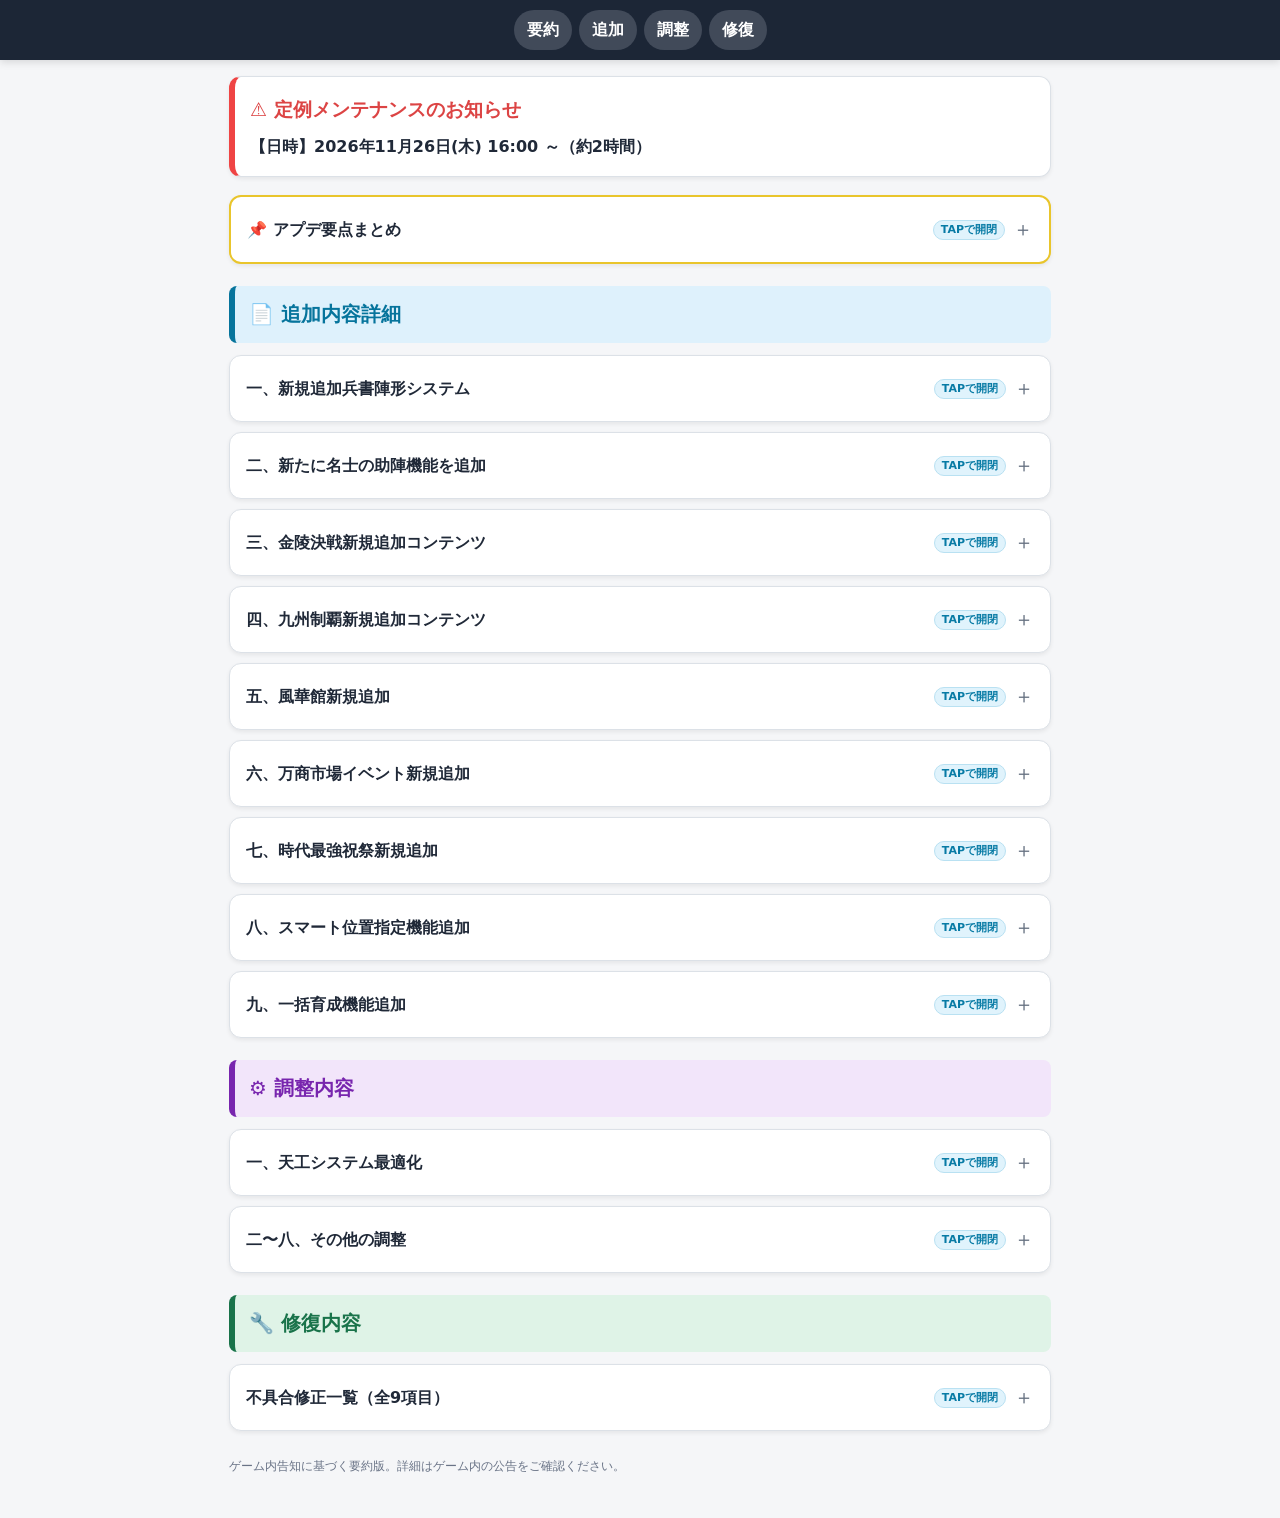
==== index.html @ 4ab53787 "Add files via upload" ====
<!doctype html><html lang="ja"><head><meta charset="utf-8"><meta name="viewport" content="width=device-width,initial-scale=1"><title>【モーマンタイム】11/26 アプデ情報</title><style>
*{box-sizing:border-box}html{scroll-behavior:smooth;scroll-padding-top:80px}body{margin:0;background:#f5f6f8;color:#202938;font-family:system-ui,-apple-system,sans-serif;line-height:1.85;font-size:16px}nav{position:sticky;top:0;z-index:10;background:#1c2636;display:flex;justify-content:center;gap:7px;padding:10px;box-shadow:0 2px 8px #0002}nav a{color:white;background:#414a59;border-radius:30px;padding:5px 13px;text-decoration:none;font-weight:700}main{max-width:850px;margin:auto;padding:16px 14px 40px}.notice,details{background:white;border:1px solid #dce1e7;border-radius:12px;box-shadow:0 2px 4px #0001;margin-bottom:10px}.notice{border-left:6px solid #ef4444;padding:15px;margin-bottom:18px}.notice h1{font-size:19px;color:#dc4444;margin:0 0 5px}.notice p{font-weight:700;margin:0}h2{font-size:20px;padding:10px 14px;border-radius:8px;border-left:6px solid;margin:22px 0 12px}.add{background:#def1fc;color:#06749c}.adj{background:#f2e5fa;color:#7825ae}.fix{background:#dff3e7;color:#19734a}summary{list-style:none;display:flex;align-items:center;gap:8px;padding:16px;font-weight:750;cursor:pointer;line-height:1.65}summary::-webkit-details-marker{display:none}summary span{flex:1;min-width:0}summary small{white-space:nowrap;color:#087ba5;background:#e0f3fc;border:1px solid #b9e1f2;border-radius:20px;padding:0 7px;font-size:11px}summary:after{content:'＋';font-size:20px;color:#657080;font-weight:400}details[open]>summary:after{content:'−'}.body{padding:0 16px 16px;border-top:1px solid #edf0f3}.body h3{font-size:16px;color:#176888;margin:16px 0 4px}.body p{margin:7px 0 12px}.key{border:2px solid #e9c52c}footer{font-size:12px;color:#697386;margin-top:24px} @media(max-width:360px){summary{padding:12px;font-size:14px}summary small{font-size:10px;padding:0 4px}}</style></head><body><nav><a href="#summary">要約</a><a href="#add">追加</a><a href="#adjust">調整</a><a href="#fix">修復</a></nav><main><div class="notice"><h1>⚠️ 定例メンテナンスのお知らせ</h1><p>【日時】2026年11月26日(木) 16:00 ～（約2時間）</p></div><div id="summary"><details class="key"><summary><span>📌 アプデ要点まとめ</span><small>TAPで開閉</small></summary><div class="body"><h3>【兵書・陣形】</h3><p>3種類の策略と陣形育成、助陣機能追加。</p><h3>【金陵決戦】</h3><p>3同盟による3日間のイベント。</p><h3>【九州制覇】</h3><p>24試合のポイント戦と上位16同盟のトーナメント。名士は大会中1回のみ出陣。</p><h3>【風華館・万商市場】</h3><p>装飾コレクションと新イベント。</p><h3>【機能改善】</h3><p>天工の最適化、聖獣・傑作の一括育成。</p></div></details></div><h2 id="add" class="add">📄 追加内容詳細</h2><details><summary><span>一、新規追加兵書陣形システム</span><small>TAPで開閉</small></summary><div class="body"><h3>【兵書策略】</h3><p>孫武兵勢・墨守非攻・鬼谷奇変の3種類。各陣営で有効にできるのは1種類。育成進捗は共有される。</p><h3>【兵書スキル】</h3><p>戦闘中スキル1個と共通の助陣スキル2個。</p><h3>【兵書育成】</h3><p>軍機巻でレベル上昇、厲兵玉印で昇階、心力丹で絵陣。昇階により属性やスキル、象嵌枠が強化・解放される。</p><h3>【陣形獲得】</h3><p>絵陣で白・緑・青の陣形を獲得。累計回数で絵陣レベルが上昇し、属性や獲得数が増加。</p><h3>【陣形合成】</h3><p>同品質2個を合成。成功で上位品質、失敗で育成素材を獲得。同品質の失敗で成功率が上昇し、成功でリセット。</p><h3>【陣形星昇級】</h3><p>品質は白→緑→青→紫→橙→赤。赤のみ星昇級可能。同じ赤陣形の重複は欠片に変換。</p><h3>【陣形装着】</h3><p>策略ごとに独立した枠があり、未選択の策略でも装着済み陣形の属性バフは有効。専属スキルは選択中の策略のみ有効。</p></div></details><details><summary><span>二、新たに名士の助陣機能を追加</span><small>TAPで開閉</small></summary><div class="body"><h3>【助陣枠】</h3><p>角の陣形で助陣枠と属性バフを解放。主陣と助陣に同じ名士は配置不可。</p><h3>【属性】</h3><p>助陣名士は直接出場せず、収集品や契約の傑作を含む属性の一部が主陣に加算。専属収集品は収集品霊韻の装備数にも加算。</p><h3>【八方の援軍】</h3><p>主陣名士の行動後、一定確率で助陣名士の戦闘技が発動。神話スキルは発動しない。</p></div></details><details><summary><span>三、金陵決戦新規追加コンテンツ</span><small>TAPで開閉</small></summary><div class="body"><h3>【参加資格】</h3><p>総繁栄度1〜27位は逐鹿グループ、28〜54位は争霸グループ。予告終了時に名簿と同盟を固定。3同盟で宋・漢・呉に分かれる。</p><h3>【日程】</h3><p>3日間開催。毎日対戦相手と勢力を更新。0:00〜9:30 勢力公布、9:30 自動公布、10:00〜20:00 版図争奪、20:00〜22:00 中心決戦、22:00 集計・休戦。</p><h3>【順位】</h3><p>豪傑章から開始し、試合順位に応じて上位の章へ昇格。3日間の集計ポイントで同盟順位、功績で個人順位を決定。</p><h3>【城地】</h3><p>主城・都城・埠頭・雄関・州府・関所・郡県・村鎮の8種類。城地ごとにポイント、輸重、生産・バフが異なる。</p><h3>【埠頭】</h3><p>20時から水路開放。20時以前の占領5分につき保護時間1分。</p><h3>【部隊】</h3><p>槍弓盾騎の4部隊を自動編成。名士育成後は手動で戦力同期。休戦中も予備兵募集。</p><h3>【士気・軍階】</h3><p>士気は毎日全回復。軍階は5段階で功績に応じて昇格。順位条件は30分ごとに評価。</p><h3>【城主】</h3><p>盟主・参謀官による任免が可能。管轄城地の防衛時に戦闘力10%バフと城池バフ2倍。</p><h3>【目標と収益】</h3><p>毎日5つの目標城地が更新。達成後の占領維持は不要。輸送は商店で交換でき、終了後も保持。</p><h3>【報酬】</h3><p>3日目22時終了、5分間の集計後に受取。残存兵士の功績変換は個人番付に加算されない。未受取の功績実績・番付報酬は再配布。</p></div></details><details><summary><span>四、九州制覇新規追加コンテンツ</span><small>TAPで開閉</small></summary><div class="body"><h3>【基本ルール】</h3><p>同盟単位のクロスサーバーイベント。ポイント戦3日間・24試合、上位16同盟がトーナメントへ。トーナメントは4日間、毎日20時に1試合。</p><h3>【ポイント戦】</h3><p>14時から21時まで毎時1試合。対戦相手は開始時に決定済み。</p><h3>【戦力ルール】</h3><p>公示終了15分前に育成戦力を固定。知己・乗騎・聖獣・国策・外観・傑作の育成は固定後に反映されない。名士昇級・星昇級・神格・名士衣装は反映される。新名士は翌日0時に固定。</p><h3>【名士配置】</h3><p>当日の試合のみ配置可能。各戦闘1名、同じ名士は大会全体で1回のみ。実際に登場しなくても本戦開始後は休息状態。配置順が出撃順となり、盟主・参謀官が変更可能。</p><h3>【戦中作戦】</h3><p>4種類のうち各戦闘1種類まで。神兵降臨は追加名士1名が必要。ポイント戦では未発動でも消費、トーナメントでは未発動なら返還。</p><h3>【同盟軍心】</h3><p>試合ごとに個別計算。軍心値が高い側は全名士に実力10%バフ。同値なら双方バフなし。</p><h3>【戦闘について】</h3><p>1対1の車輪戦。双方同時に攻撃し、勝者は残り体力を引き継ぐ。5人連続撃破で退場。双方の名士が尽きた場合は軍心値、次に総繁栄度で判定。</p><h3>【報酬】</h3><p>戦報視聴で参戦報酬を受取。ポイント戦・トーナメント番付報酬は未受取なら再配布されるが、参戦報酬は再配布されない。</p><h3>【全員予想】</h3><p>対戦記録を保存し、各試合の厳選戦報10件を公開。昇格・勝利同盟の予想的中数に応じて報酬。予想報酬は再配布なし。</p><h3>【優勝記録】</h3><p>最終日20〜22時に優勝同盟の集合写真の位置選択。早い者勝ちで確定後変更不可。盟主は中央が初期位置で1回変更可能。未選択者は役職・繁栄度順に自動配置。記録保存といいね報酬あり。</p></div></details><details><summary><span>五、風華館新規追加</span><small>TAPで開閉</small></summary><div class="body"><h3>【会場紹介】</h3><p>衣装・キャラクター外観・アイコンフレーム・談話吹き出しの4分館。装飾を自動収録。期限切れでも絵巻・共鳴進捗・風華玉は保持。</p><h3>【風華レベル】</h3><p>風華玉の累積でレベル上昇。レベル報酬やバッジデザインの昇級。</p><h3>【風華絵巻】</h3><p>装飾の解放・昇級で点灯し、風華玉を手動受取。重複獲得でも上限まで風華玉を獲得。指定進捗で宝箱解放。</p><h3>【風華共鳴】</h3><p>装飾の解放・昇級で共鳴中の装飾レベルが上昇。指定数とレベル条件を満たすと組合せを解放・強化し、属性バフを獲得。</p></div></details><details><summary><span>六、万商市場イベント新規追加</span><small>TAPで開閉</small></summary><div class="body"><h3>【イベント説明】</h3><p>市場でポイントを獲得し、条件達成でアイテムやクーポンを獲得。</p><h3>【商市特典】</h3><p>期間中のログインで特典を受取。</p><h3>【商品仕入れ】</h3><p>毎日の商会注文で万商貨物票を獲得。東市・西市・南市・北市があり、商品が異なる。貨物票でランダムに仕入れを行い、特産品をポイントに換算。</p><h3>【百業パック】</h3><p>5日目から利用可能。獲得済みクーポンに対応。</p></div></details><details><summary><span>七、時代最強祝祭新規追加</span><small>TAPで開閉</small></summary><div class="body"><p>新規追加</p></div></details><details><summary><span>八、スマート位置指定機能追加</span><small>TAPで開閉</small></summary><div class="body"><p>市場と聖君殿に入る際のスマート位置指定機能を追加。</p></div></details><details><summary><span>九、一括育成機能追加</span><small>TAPで開閉</small></summary><div class="body"><p>聖獣と傑作の一括昇格・一括星昇級機能を追加。</p></div></details><h2 id="adjust" class="adj">⚙️ 調整内容</h2><details><summary><span>一、天工システム最適化</span><small>TAPで開閉</small></summary><div class="body"><p>品質確率を表示。天機推演の自動昇格機能追加。一括研究結果の確認を改善。発明図鑑解放画面を最適化。天工商店に神話設計図ランダム箱追加。</p></div></details><details><summary><span>二〜八、その他の調整</span><small>TAPで開閉</small></summary><div class="body"><p>経済系神話国策交代時のスキル表示改善。三国の覇者・赤壁の戦い・董卓討伐・官渡の戦いの最低兵士数調整。同盟対決画面、宅地の波乱のスキップ演出を改善。神格心魔の説明と数を最適化し大境地以外の心魔を削除。大賞祝儀袋の持続時間調整。一部イベントパック購入ルールを変更。</p></div></details><h2 id="fix" class="fix">🔧 修復内容</h2><details><summary><span>不具合修正一覧（全9項目）</span><small>TAPで開閉</small></summary><div class="body"><p>1. 遠征：マップのルート接続の問題を修正。</p><p>2. 山海：公示期間の手札表示の問題を修正。</p><p>3. 山海：4体目の聖獣更新時に参賽名簿が空になるの問題を修正。</p><p>4. 四海：編成期間2日目のパック入り口表示の問題を修正。</p><p>5. 遠征：Lv.29〜35の輸送部隊検索の問題を修正。</p><p>6. 星象：参宿三星解放条件の出典欠落の問題を修正。</p><p>7. 市場：人形が建築レベル表示を隠すの問題を修正。</p><p>8. 収集品：宋太祖収集品の装備時のみ有効という説明の欠落の問題を修正。</p><p>9. 調整：短画面機種で内容がすべて表示されないの問題を修正。</p></div></details><footer>ゲーム内告知に基づく要約版。詳細はゲーム内の公告をご確認ください。</footer></main></body></html>
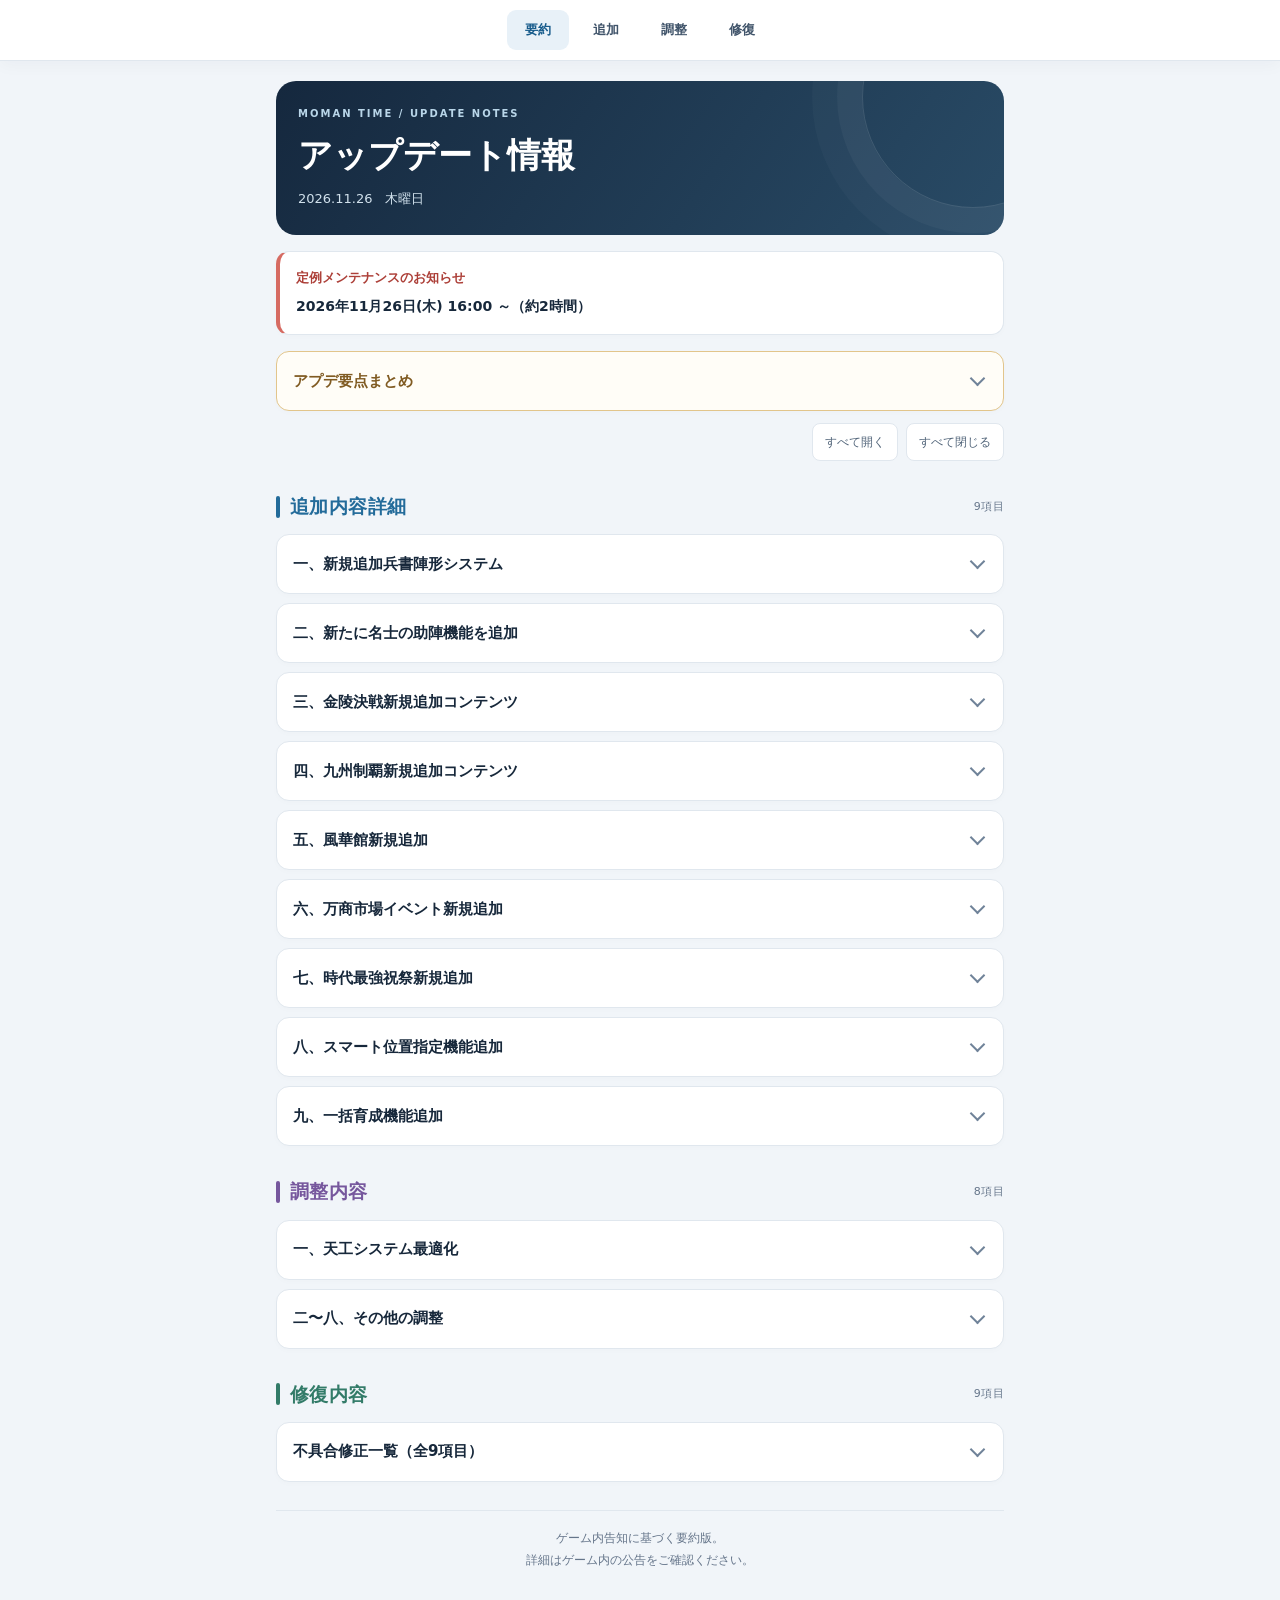
==== commit 39617a38: "index.html の更新" ====
--- a/index.html
+++ b/index.html
@@ -1,2 +1,610 @@
-<!doctype html><html lang="ja"><head><meta charset="utf-8"><meta name="viewport" content="width=device-width,initial-scale=1"><title>【モーマンタイム】11/26 アプデ情報</title><style>
-*{box-sizing:border-box}html{scroll-behavior:smooth;scroll-padding-top:80px}body{margin:0;background:#f5f6f8;color:#202938;font-family:system-ui,-apple-system,sans-serif;line-height:1.85;font-size:16px}nav{position:sticky;top:0;z-index:10;background:#1c2636;display:flex;justify-content:center;gap:7px;padding:10px;box-shadow:0 2px 8px #0002}nav a{color:white;background:#414a59;border-radius:30px;padding:5px 13px;text-decoration:none;font-weight:700}main{max-width:850px;margin:auto;padding:16px 14px 40px}.notice,details{background:white;border:1px solid #dce1e7;border-radius:12px;box-shadow:0 2px 4px #0001;margin-bottom:10px}.notice{border-left:6px solid #ef4444;padding:15px;margin-bottom:18px}.notice h1{font-size:19px;color:#dc4444;margin:0 0 5px}.notice p{font-weight:700;margin:0}h2{font-size:20px;padding:10px 14px;border-radius:8px;border-left:6px solid;margin:22px 0 12px}.add{background:#def1fc;color:#06749c}.adj{background:#f2e5fa;color:#7825ae}.fix{background:#dff3e7;color:#19734a}summary{list-style:none;display:flex;align-items:center;gap:8px;padding:16px;font-weight:750;cursor:pointer;line-height:1.65}summary::-webkit-details-marker{display:none}summary span{flex:1;min-width:0}summary small{white-space:nowrap;color:#087ba5;background:#e0f3fc;border:1px solid #b9e1f2;border-radius:20px;padding:0 7px;font-size:11px}summary:after{content:'＋';font-size:20px;color:#657080;font-weight:400}details[open]>summary:after{content:'−'}.body{padding:0 16px 16px;border-top:1px solid #edf0f3}.body h3{font-size:16px;color:#176888;margin:16px 0 4px}.body p{margin:7px 0 12px}.key{border:2px solid #e9c52c}footer{font-size:12px;color:#697386;margin-top:24px} @media(max-width:360px){summary{padding:12px;font-size:14px}summary small{font-size:10px;padding:0 4px}}</style></head><body><nav><a href="#summary">要約</a><a href="#add">追加</a><a href="#adjust">調整</a><a href="#fix">修復</a></nav><main><div class="notice"><h1>⚠️ 定例メンテナンスのお知らせ</h1><p>【日時】2026年11月26日(木) 16:00 ～（約2時間）</p></div><div id="summary"><details class="key"><summary><span>📌 アプデ要点まとめ</span><small>TAPで開閉</small></summary><div class="body"><h3>【兵書・陣形】</h3><p>3種類の策略と陣形育成、助陣機能追加。</p><h3>【金陵決戦】</h3><p>3同盟による3日間のイベント。</p><h3>【九州制覇】</h3><p>24試合のポイント戦と上位16同盟のトーナメント。名士は大会中1回のみ出陣。</p><h3>【風華館・万商市場】</h3><p>装飾コレクションと新イベント。</p><h3>【機能改善】</h3><p>天工の最適化、聖獣・傑作の一括育成。</p></div></details></div><h2 id="add" class="add">📄 追加内容詳細</h2><details><summary><span>一、新規追加兵書陣形システム</span><small>TAPで開閉</small></summary><div class="body"><h3>【兵書策略】</h3><p>孫武兵勢・墨守非攻・鬼谷奇変の3種類。各陣営で有効にできるのは1種類。育成進捗は共有される。</p><h3>【兵書スキル】</h3><p>戦闘中スキル1個と共通の助陣スキル2個。</p><h3>【兵書育成】</h3><p>軍機巻でレベル上昇、厲兵玉印で昇階、心力丹で絵陣。昇階により属性やスキル、象嵌枠が強化・解放される。</p><h3>【陣形獲得】</h3><p>絵陣で白・緑・青の陣形を獲得。累計回数で絵陣レベルが上昇し、属性や獲得数が増加。</p><h3>【陣形合成】</h3><p>同品質2個を合成。成功で上位品質、失敗で育成素材を獲得。同品質の失敗で成功率が上昇し、成功でリセット。</p><h3>【陣形星昇級】</h3><p>品質は白→緑→青→紫→橙→赤。赤のみ星昇級可能。同じ赤陣形の重複は欠片に変換。</p><h3>【陣形装着】</h3><p>策略ごとに独立した枠があり、未選択の策略でも装着済み陣形の属性バフは有効。専属スキルは選択中の策略のみ有効。</p></div></details><details><summary><span>二、新たに名士の助陣機能を追加</span><small>TAPで開閉</small></summary><div class="body"><h3>【助陣枠】</h3><p>角の陣形で助陣枠と属性バフを解放。主陣と助陣に同じ名士は配置不可。</p><h3>【属性】</h3><p>助陣名士は直接出場せず、収集品や契約の傑作を含む属性の一部が主陣に加算。専属収集品は収集品霊韻の装備数にも加算。</p><h3>【八方の援軍】</h3><p>主陣名士の行動後、一定確率で助陣名士の戦闘技が発動。神話スキルは発動しない。</p></div></details><details><summary><span>三、金陵決戦新規追加コンテンツ</span><small>TAPで開閉</small></summary><div class="body"><h3>【参加資格】</h3><p>総繁栄度1〜27位は逐鹿グループ、28〜54位は争霸グループ。予告終了時に名簿と同盟を固定。3同盟で宋・漢・呉に分かれる。</p><h3>【日程】</h3><p>3日間開催。毎日対戦相手と勢力を更新。0:00〜9:30 勢力公布、9:30 自動公布、10:00〜20:00 版図争奪、20:00〜22:00 中心決戦、22:00 集計・休戦。</p><h3>【順位】</h3><p>豪傑章から開始し、試合順位に応じて上位の章へ昇格。3日間の集計ポイントで同盟順位、功績で個人順位を決定。</p><h3>【城地】</h3><p>主城・都城・埠頭・雄関・州府・関所・郡県・村鎮の8種類。城地ごとにポイント、輸重、生産・バフが異なる。</p><h3>【埠頭】</h3><p>20時から水路開放。20時以前の占領5分につき保護時間1分。</p><h3>【部隊】</h3><p>槍弓盾騎の4部隊を自動編成。名士育成後は手動で戦力同期。休戦中も予備兵募集。</p><h3>【士気・軍階】</h3><p>士気は毎日全回復。軍階は5段階で功績に応じて昇格。順位条件は30分ごとに評価。</p><h3>【城主】</h3><p>盟主・参謀官による任免が可能。管轄城地の防衛時に戦闘力10%バフと城池バフ2倍。</p><h3>【目標と収益】</h3><p>毎日5つの目標城地が更新。達成後の占領維持は不要。輸送は商店で交換でき、終了後も保持。</p><h3>【報酬】</h3><p>3日目22時終了、5分間の集計後に受取。残存兵士の功績変換は個人番付に加算されない。未受取の功績実績・番付報酬は再配布。</p></div></details><details><summary><span>四、九州制覇新規追加コンテンツ</span><small>TAPで開閉</small></summary><div class="body"><h3>【基本ルール】</h3><p>同盟単位のクロスサーバーイベント。ポイント戦3日間・24試合、上位16同盟がトーナメントへ。トーナメントは4日間、毎日20時に1試合。</p><h3>【ポイント戦】</h3><p>14時から21時まで毎時1試合。対戦相手は開始時に決定済み。</p><h3>【戦力ルール】</h3><p>公示終了15分前に育成戦力を固定。知己・乗騎・聖獣・国策・外観・傑作の育成は固定後に反映されない。名士昇級・星昇級・神格・名士衣装は反映される。新名士は翌日0時に固定。</p><h3>【名士配置】</h3><p>当日の試合のみ配置可能。各戦闘1名、同じ名士は大会全体で1回のみ。実際に登場しなくても本戦開始後は休息状態。配置順が出撃順となり、盟主・参謀官が変更可能。</p><h3>【戦中作戦】</h3><p>4種類のうち各戦闘1種類まで。神兵降臨は追加名士1名が必要。ポイント戦では未発動でも消費、トーナメントでは未発動なら返還。</p><h3>【同盟軍心】</h3><p>試合ごとに個別計算。軍心値が高い側は全名士に実力10%バフ。同値なら双方バフなし。</p><h3>【戦闘について】</h3><p>1対1の車輪戦。双方同時に攻撃し、勝者は残り体力を引き継ぐ。5人連続撃破で退場。双方の名士が尽きた場合は軍心値、次に総繁栄度で判定。</p><h3>【報酬】</h3><p>戦報視聴で参戦報酬を受取。ポイント戦・トーナメント番付報酬は未受取なら再配布されるが、参戦報酬は再配布されない。</p><h3>【全員予想】</h3><p>対戦記録を保存し、各試合の厳選戦報10件を公開。昇格・勝利同盟の予想的中数に応じて報酬。予想報酬は再配布なし。</p><h3>【優勝記録】</h3><p>最終日20〜22時に優勝同盟の集合写真の位置選択。早い者勝ちで確定後変更不可。盟主は中央が初期位置で1回変更可能。未選択者は役職・繁栄度順に自動配置。記録保存といいね報酬あり。</p></div></details><details><summary><span>五、風華館新規追加</span><small>TAPで開閉</small></summary><div class="body"><h3>【会場紹介】</h3><p>衣装・キャラクター外観・アイコンフレーム・談話吹き出しの4分館。装飾を自動収録。期限切れでも絵巻・共鳴進捗・風華玉は保持。</p><h3>【風華レベル】</h3><p>風華玉の累積でレベル上昇。レベル報酬やバッジデザインの昇級。</p><h3>【風華絵巻】</h3><p>装飾の解放・昇級で点灯し、風華玉を手動受取。重複獲得でも上限まで風華玉を獲得。指定進捗で宝箱解放。</p><h3>【風華共鳴】</h3><p>装飾の解放・昇級で共鳴中の装飾レベルが上昇。指定数とレベル条件を満たすと組合せを解放・強化し、属性バフを獲得。</p></div></details><details><summary><span>六、万商市場イベント新規追加</span><small>TAPで開閉</small></summary><div class="body"><h3>【イベント説明】</h3><p>市場でポイントを獲得し、条件達成でアイテムやクーポンを獲得。</p><h3>【商市特典】</h3><p>期間中のログインで特典を受取。</p><h3>【商品仕入れ】</h3><p>毎日の商会注文で万商貨物票を獲得。東市・西市・南市・北市があり、商品が異なる。貨物票でランダムに仕入れを行い、特産品をポイントに換算。</p><h3>【百業パック】</h3><p>5日目から利用可能。獲得済みクーポンに対応。</p></div></details><details><summary><span>七、時代最強祝祭新規追加</span><small>TAPで開閉</small></summary><div class="body"><p>新規追加</p></div></details><details><summary><span>八、スマート位置指定機能追加</span><small>TAPで開閉</small></summary><div class="body"><p>市場と聖君殿に入る際のスマート位置指定機能を追加。</p></div></details><details><summary><span>九、一括育成機能追加</span><small>TAPで開閉</small></summary><div class="body"><p>聖獣と傑作の一括昇格・一括星昇級機能を追加。</p></div></details><h2 id="adjust" class="adj">⚙️ 調整内容</h2><details><summary><span>一、天工システム最適化</span><small>TAPで開閉</small></summary><div class="body"><p>品質確率を表示。天機推演の自動昇格機能追加。一括研究結果の確認を改善。発明図鑑解放画面を最適化。天工商店に神話設計図ランダム箱追加。</p></div></details><details><summary><span>二〜八、その他の調整</span><small>TAPで開閉</small></summary><div class="body"><p>経済系神話国策交代時のスキル表示改善。三国の覇者・赤壁の戦い・董卓討伐・官渡の戦いの最低兵士数調整。同盟対決画面、宅地の波乱のスキップ演出を改善。神格心魔の説明と数を最適化し大境地以外の心魔を削除。大賞祝儀袋の持続時間調整。一部イベントパック購入ルールを変更。</p></div></details><h2 id="fix" class="fix">🔧 修復内容</h2><details><summary><span>不具合修正一覧（全9項目）</span><small>TAPで開閉</small></summary><div class="body"><p>1. 遠征：マップのルート接続の問題を修正。</p><p>2. 山海：公示期間の手札表示の問題を修正。</p><p>3. 山海：4体目の聖獣更新時に参賽名簿が空になるの問題を修正。</p><p>4. 四海：編成期間2日目のパック入り口表示の問題を修正。</p><p>5. 遠征：Lv.29〜35の輸送部隊検索の問題を修正。</p><p>6. 星象：参宿三星解放条件の出典欠落の問題を修正。</p><p>7. 市場：人形が建築レベル表示を隠すの問題を修正。</p><p>8. 収集品：宋太祖収集品の装備時のみ有効という説明の欠落の問題を修正。</p><p>9. 調整：短画面機種で内容がすべて表示されないの問題を修正。</p></div></details><footer>ゲーム内告知に基づく要約版。詳細はゲーム内の公告をご確認ください。</footer></main></body></html>+<!DOCTYPE html>
+<html lang="ja">
+<head>
+<meta charset="UTF-8">
+<meta name="viewport" content="width=device-width, initial-scale=1">
+<title>モーマンタイム｜11月26日アップデート情報</title>
+<style>
+:root {
+  color-scheme: light;
+  --ink: #17283b;
+  --muted: #65758a;
+  --line: #e0e7ee;
+  --blue: #236b9a;
+}
+
+* { box-sizing: border-box; }
+
+html {
+  scroll-behavior: smooth;
+  scroll-padding-top: 82px;
+}
+
+body {
+  margin: 0;
+  background: #f1f5f9;
+  color: var(--ink);
+  font-family: "Noto Sans JP", system-ui, sans-serif;
+  font-size: 15px;
+  line-height: 1.85;
+}
+
+nav {
+  position: sticky;
+  top: 0;
+  z-index: 10;
+  background: #fff;
+  display: flex;
+  justify-content: center;
+  gap: 6px;
+  padding: 10px 12px;
+  border-bottom: 1px solid var(--line);
+  box-shadow: 0 4px 16px #17283b09;
+}
+
+nav a {
+  color: #40546a;
+  border-radius: 9px;
+  padding: 8px 18px;
+  text-decoration: none;
+  font-size: 13px;
+  font-weight: 750;
+}
+
+nav a:hover,
+nav a.active {
+  background: #e8f1f8;
+  color: #185c8c;
+}
+
+main {
+  max-width: 760px;
+  margin: auto;
+  padding: 20px 16px 48px;
+}
+
+.hero {
+  background: linear-gradient(125deg, #15283e, #294b66);
+  color: white;
+  border-radius: 20px;
+  padding: 24px 22px;
+  margin-bottom: 16px;
+  position: relative;
+  overflow: hidden;
+}
+
+.hero::after {
+  content: "";
+  position: absolute;
+  width: 220px;
+  height: 220px;
+  border: 1px solid #ffffff20;
+  border-radius: 50%;
+  right: -80px;
+  top: -95px;
+  box-shadow: 0 0 0 25px #ffffff09,
+              0 0 0 50px #ffffff06;
+  pointer-events: none;
+}
+
+.eyebrow {
+  font-size: 10px;
+  letter-spacing: .2em;
+  color: #b9d6e9;
+  font-weight: 700;
+}
+
+.hero h1 {
+  font-size: clamp(24px, 6vw, 34px);
+  line-height: 1.4;
+  margin: 8px 0;
+}
+
+.hero p {
+  margin: 0;
+  color: #d1e1ec;
+  font-size: 13px;
+}
+
+.notice,
+details {
+  background: #fff;
+  border: 1px solid var(--line);
+  border-radius: 13px;
+  margin-bottom: 9px;
+  box-shadow: 0 2px 6px #17283b04;
+}
+
+.notice {
+  padding: 14px 16px;
+  border-left: 4px solid #d66b62;
+  margin-bottom: 16px;
+}
+
+.notice h3 {
+  font-size: 13px;
+  color: #ad4039;
+  margin: 0 0 4px;
+}
+
+.notice p {
+  font-weight: 700;
+  margin: 0;
+  font-size: 14px;
+}
+
+h2 {
+  font-size: 19px;
+  display: flex;
+  align-items: center;
+  gap: 10px;
+  margin: 28px 0 10px;
+  letter-spacing: .02em;
+}
+
+h2::before {
+  content: "";
+  width: 4px;
+  height: 22px;
+  border-radius: 4px;
+  background: currentColor;
+}
+
+h2 small {
+  margin-left: auto;
+  font-size: 11px;
+  color: var(--muted);
+  font-weight: 500;
+}
+
+.add { color: #236b9a; }
+.adj { color: #76579d; }
+.fix { color: #327b68; }
+
+summary {
+  list-style: none;
+  display: flex;
+  align-items: center;
+  gap: 12px;
+  padding: 15px 16px;
+  font-weight: 700;
+  cursor: pointer;
+  line-height: 1.65;
+  min-height: 58px;
+}
+
+summary::-webkit-details-marker {
+  display: none;
+}
+
+summary span {
+  flex: 1;
+  min-width: 0;
+}
+
+summary::after {
+  content: "";
+  width: 9px;
+  height: 9px;
+  border-right: 2px solid #708399;
+  border-bottom: 2px solid #708399;
+  transform: rotate(45deg);
+  margin: 0 4px 5px 0;
+  flex-shrink: 0;
+  transition: transform .18s;
+}
+
+details[open] > summary::after {
+  transform: rotate(225deg);
+  margin-bottom: 0;
+}
+
+details[open] {
+  border-color: #a9c5d9;
+}
+
+summary:focus-visible,
+nav a:focus-visible,
+button:focus-visible {
+  outline: 2px solid #236b9a;
+  outline-offset: 2px;
+}
+
+.body {
+  padding: 4px 16px 16px;
+  border-top: 1px solid #edf1f5;
+}
+
+.body h3 {
+  font-size: 14px;
+  color: #236b9a;
+  margin: 16px 0 4px;
+}
+
+.body p {
+  margin: 7px 0 12px;
+  color: #34465a;
+}
+
+.key {
+  border-color: #e2c58b;
+  background: #fffdf7;
+}
+
+.key summary {
+  color: #805b22;
+}
+
+.tools {
+  display: flex;
+  justify-content: flex-end;
+  gap: 8px;
+  margin: 12px 0;
+}
+
+.tools button {
+  border: 1px solid var(--line);
+  background: #fff;
+  color: #52657a;
+  border-radius: 8px;
+  padding: 7px 12px;
+  font: inherit;
+  font-size: 12px;
+  cursor: pointer;
+}
+
+footer {
+  font-size: 12px;
+  color: var(--muted);
+  margin-top: 28px;
+  text-align: center;
+  border-top: 1px solid var(--line);
+  padding-top: 16px;
+}
+
+@media (max-width: 360px) {
+  main { padding: 14px 12px 36px; }
+  nav a { padding: 8px 13px; }
+  summary { padding: 13px; font-size: 14px; }
+}
+
+@media (prefers-reduced-motion: reduce) {
+  html { scroll-behavior: auto; }
+  summary::after { transition: none; }
+}
+</style>
+</head>
+
+<body>
+
+<nav>
+  <a href="#summary">要約</a>
+  <a href="#add">追加</a>
+  <a href="#adjust">調整</a>
+  <a href="#fix">修復</a>
+</nav>
+
+<main>
+
+<header class="hero">
+  <div class="eyebrow">MOMAN TIME / UPDATE NOTES</div>
+  <h1>アップデート情報</h1>
+  <p>2026.11.26　木曜日</p>
+</header>
+
+<div class="notice">
+  <h3>定例メンテナンスのお知らせ</h3>
+  <p>2026年11月26日(木) 16:00 ～（約2時間）</p>
+</div>
+
+<div id="summary">
+<details class="key">
+  <summary><span>アプデ要点まとめ</span></summary>
+  <div class="body">
+
+    <h3>【兵書・陣形】</h3>
+    <p>3種類の策略と陣形育成、助陣機能追加。</p>
+
+    <h3>【金陵決戦】</h3>
+    <p>3同盟による3日間のイベント。</p>
+
+    <h3>【九州制覇】</h3>
+    <p>24試合のポイント戦と上位16同盟のトーナメント。名士は大会中1回のみ出陣。</p>
+
+    <h3>【風華館・万商市場】</h3>
+    <p>装飾コレクションと新イベント。</p>
+
+    <h3>【機能改善】</h3>
+    <p>天工の最適化、聖獣・傑作の一括育成。</p>
+
+  </div>
+</details>
+</div>
+
+<div class="tools">
+  <button type="button" id="expand">すべて開く</button>
+  <button type="button" id="collapse">すべて閉じる</button>
+</div>
+
+<h2 id="add" class="add">
+  追加内容詳細
+  <small>9項目</small>
+</h2>
+
+<details>
+  <summary><span>一、新規追加兵書陣形システム</span></summary>
+  <div class="body">
+
+    <h3>【兵書策略】</h3>
+    <p>孫武兵勢・墨守非攻・鬼谷奇変の3種類。各陣営で有効にできるのは1種類。育成進捗は共有される。</p>
+
+    <h3>【兵書スキル】</h3>
+    <p>戦闘中スキル1個と共通の助陣スキル2個。</p>
+
+    <h3>【兵書育成】</h3>
+    <p>軍機巻でレベル上昇、厲兵玉印で昇階、心力丹で絵陣。昇階により属性やスキル、象嵌枠が強化・解放される。</p>
+
+    <h3>【陣形獲得】</h3>
+    <p>絵陣で白・緑・青の陣形を獲得。累計回数で絵陣レベルが上昇し、属性や獲得数が増加。</p>
+
+    <h3>【陣形合成】</h3>
+    <p>同品質2個を合成。成功で上位品質、失敗で育成素材を獲得。同品質の失敗で成功率が上昇し、成功でリセット。</p>
+
+    <h3>【陣形星昇級】</h3>
+    <p>品質は白→緑→青→紫→橙→赤。赤のみ星昇級可能。同じ赤陣形の重複は欠片に変換。</p>
+
+    <h3>【陣形装着】</h3>
+    <p>策略ごとに独立した枠があり、未選択の策略でも装着済み陣形の属性バフは有効。専属スキルは選択中の策略のみ有効。</p>
+
+  </div>
+</details>
+
+<details>
+  <summary><span>二、新たに名士の助陣機能を追加</span></summary>
+  <div class="body">
+
+    <h3>【助陣枠】</h3>
+    <p>角の陣形で助陣枠と属性バフを解放。主陣と助陣に同じ名士は配置不可。</p>
+
+    <h3>【属性】</h3>
+    <p>助陣名士は直接出場せず、収集品や契約の傑作を含む属性の一部が主陣に加算。専属収集品は収集品霊韻の装備数にも加算。</p>
+
+    <h3>【八方の援軍】</h3>
+    <p>主陣名士の行動後、一定確率で助陣名士の戦闘技が発動。神話スキルは発動しない。</p>
+
+  </div>
+</details>
+
+<details>
+  <summary><span>三、金陵決戦新規追加コンテンツ</span></summary>
+  <div class="body">
+
+    <h3>【参加資格】</h3>
+    <p>総繁栄度1〜27位は逐鹿グループ、28〜54位は争霸グループ。予告終了時に名簿と同盟を固定。3同盟で宋・漢・呉に分かれる。</p>
+
+    <h3>【日程】</h3>
+    <p>3日間開催。毎日対戦相手と勢力を更新。</p>
+    <p>
+      0:00〜9:30　勢力公布<br>
+      9:30　自動公布<br>
+      10:00〜20:00　版図争奪<br>
+      20:00〜22:00　中心決戦<br>
+      22:00　集計・休戦
+    </p>
+
+    <h3>【順位】</h3>
+    <p>豪傑章から開始し、試合順位に応じて上位の章へ昇格。3日間の集計ポイントで同盟順位、功績で個人順位を決定。</p>
+
+    <h3>【城地】</h3>
+    <p>主城・都城・埠頭・雄関・州府・関所・郡県・村鎮の8種類。城地ごとにポイント、輸重、生産・バフが異なる。</p>
+
+    <h3>【埠頭】</h3>
+    <p>20時から水路開放。20時以前の占領5分につき保護時間1分。</p>
+
+    <h3>【部隊】</h3>
+    <p>槍弓盾騎の4部隊を自動編成。名士育成後は手動で戦力同期。休戦中も予備兵募集。</p>
+
+    <h3>【士気・軍階】</h3>
+    <p>士気は毎日全回復。軍階は5段階で功績に応じて昇格。順位条件は30分ごとに評価。</p>
+
+    <h3>【城主】</h3>
+    <p>盟主・参謀官による任免が可能。管轄城地の防衛時に戦闘力10%バフと城池バフ2倍。</p>
+
+    <h3>【目標と収益】</h3>
+    <p>毎日5つの目標城地が更新。達成後の占領維持は不要。輸送は商店で交換でき、終了後も保持。</p>
+
+    <h3>【報酬】</h3>
+    <p>3日目22時終了、5分間の集計後に受取。残存兵士の功績変換は個人番付に加算されない。未受取の功績実績・番付報酬は再配布。</p>
+
+  </div>
+</details>
+
+<details>
+  <summary><span>四、九州制覇新規追加コンテンツ</span></summary>
+  <div class="body">
+
+    <h3>【基本ルール】</h3>
+    <p>同盟単位のクロスサーバーイベント。ポイント戦3日間・24試合、上位16同盟がトーナメントへ。トーナメントは4日間、毎日20時に1試合。</p>
+
+    <h3>【ポイント戦】</h3>
+    <p>14時から21時まで毎時1試合。対戦相手は開始時に決定済み。</p>
+
+    <h3>【戦力ルール】</h3>
+    <p>公示終了15分前に育成戦力を固定。知己・乗騎・聖獣・国策・外観・傑作の育成は固定後に反映されない。名士昇級・星昇級・神格・名士衣装は反映される。新名士は翌日0時に固定。</p>
+
+    <h3>【名士配置】</h3>
+    <p>当日の試合のみ配置可能。各戦闘1名、同じ名士は大会全体で1回のみ。実際に登場しなくても本戦開始後は休息状態。配置順が出撃順となり、盟主・参謀官が変更可能。</p>
+
+    <h3>【戦中作戦】</h3>
+    <p>4種類のうち各戦闘1種類まで。神兵降臨は追加名士1名が必要。ポイント戦では未発動でも消費、トーナメントでは未発動なら返還。</p>
+
+    <h3>【同盟軍心】</h3>
+    <p>試合ごとに個別計算。軍心値が高い側は全名士に実力10%バフ。同値なら双方バフなし。</p>
+
+    <h3>【戦闘について】</h3>
+    <p>1対1の車輪戦。双方同時に攻撃し、勝者は残り体力を引き継ぐ。5人連続撃破で退場。双方の名士が尽きた場合は軍心値、次に総繁栄度で判定。</p>
+
+    <h3>【報酬】</h3>
+    <p>戦報視聴で参戦報酬を受取。ポイント戦・トーナメント番付報酬は未受取なら再配布されるが、参戦報酬は再配布されない。</p>
+
+    <h3>【全員予想】</h3>
+    <p>対戦記録を保存し、各試合の厳選戦報10件を公開。昇格・勝利同盟の予想的中数に応じて報酬。予想報酬は再配布なし。</p>
+
+    <h3>【優勝記録】</h3>
+    <p>最終日20〜22時に優勝同盟の集合写真の位置選択。早い者勝ちで確定後変更不可。盟主は中央が初期位置で1回変更可能。未選択者は役職・繁栄度順に自動配置。記録保存といいね報酬あり。</p>
+
+  </div>
+</details>
+
+<details>
+  <summary><span>五、風華館新規追加</span></summary>
+  <div class="body">
+
+    <h3>【会場紹介】</h3>
+    <p>衣装・キャラクター外観・アイコンフレーム・談話吹き出しの4分館。装飾を自動収録。期限切れでも絵巻・共鳴進捗・風華玉は保持。</p>
+
+    <h3>【風華レベル】</h3>
+    <p>風華玉の累積でレベル上昇。レベル報酬やバッジデザインの昇級。</p>
+
+    <h3>【風華絵巻】</h3>
+    <p>装飾の解放・昇級で点灯し、風華玉を手動受取。重複獲得でも上限まで風華玉を獲得。指定進捗で宝箱解放。</p>
+
+    <h3>【風華共鳴】</h3>
+    <p>装飾の解放・昇級で共鳴中の装飾レベルが上昇。指定数とレベル条件を満たすと組合せを解放・強化し、属性バフを獲得。</p>
+
+  </div>
+</details>
+
+<details>
+  <summary><span>六、万商市場イベント新規追加</span></summary>
+  <div class="body">
+
+    <h3>【イベント説明】</h3>
+    <p>市場でポイントを獲得し、条件達成でアイテムやクーポンを獲得。</p>
+
+    <h3>【商市特典】</h3>
+    <p>期間中のログインで特典を受取。</p>
+
+    <h3>【商品仕入れ】</h3>
+    <p>毎日の商会注文で万商貨物票を獲得。東市・西市・南市・北市があり、商品が異なる。貨物票でランダムに仕入れを行い、特産品をポイントに換算。</p>
+
+    <h3>【百業パック】</h3>
+    <p>5日目から利用可能。獲得済みクーポンに対応。</p>
+
+  </div>
+</details>
+
+<details>
+  <summary><span>七、時代最強祝祭新規追加</span></summary>
+  <div class="body">
+    <p>新規追加。</p>
+  </div>
+</details>
+
+<details>
+  <summary><span>八、スマート位置指定機能追加</span></summary>
+  <div class="body">
+    <p>市場と聖君殿に入る際のスマート位置指定機能を追加。</p>
+  </div>
+</details>
+
+<details>
+  <summary><span>九、一括育成機能追加</span></summary>
+  <div class="body">
+    <p>聖獣と傑作の一括昇格・一括星昇級機能を追加。</p>
+  </div>
+</details>
+
+<h2 id="adjust" class="adj">
+  調整内容
+  <small>8項目</small>
+</h2>
+
+<details>
+  <summary><span>一、天工システム最適化</span></summary>
+  <div class="body">
+    <p>品質確率を表示。天機推演の自動昇格機能追加。一括研究結果の確認を改善。発明図鑑解放画面を最適化。天工商店に神話設計図ランダム箱追加。</p>
+  </div>
+</details>
+
+<details>
+  <summary><span>二〜八、その他の調整</span></summary>
+  <div class="body">
+    <p>経済系神話国策交代時のスキル表示改善。三国の覇者・赤壁の戦い・董卓討伐・官渡の戦いの最低兵士数調整。同盟対決画面、宅地の波乱のスキップ演出を改善。神格心魔の説明と数を最適化し大境地以外の心魔を削除。大賞祝儀袋の持続時間調整。一部イベントパック購入ルールを変更。</p>
+  </div>
+</details>
+
+<h2 id="fix" class="fix">
+  修復内容
+  <small>9項目</small>
+</h2>
+
+<details>
+  <summary><span>不具合修正一覧（全9項目）</span></summary>
+  <div class="body">
+
+    <p>1. 遠征：マップのルート接続の問題を修正。</p>
+
+    <p>2. 山海：公示期間の手札表示の問題を修正。</p>
+
+    <p>3. 山海：4体目の聖獣更新時に参賽名簿が空になる問題を修正。</p>
+
+    <p>4. 四海：編成期間2日目のパック入り口表示の問題を修正。</p>
+
+    <p>5. 遠征：Lv.29〜35の輸送部隊検索の問題を修正。</p>
+
+    <p>6. 星象：参宿三星解放条件の出典欠落の問題を修正。</p>
+
+    <p>7. 市場：人形が建築レベル表示を隠す問題を修正。</p>
+
+    <p>8. 収集品：宋太祖収集品の装備時のみ有効という説明の欠落を修正。</p>
+
+    <p>9. 調整：短画面機種で内容がすべて表示されない問題を修正。</p>
+
+  </div>
+</details>
+
+<footer>
+  ゲーム内告知に基づく要約版。<br>
+  詳細はゲーム内の公告をご確認ください。
+</footer>
+
+</main>
+
+<script>
+document.getElementById("expand").onclick = () => {
+  document.querySelectorAll("details").forEach(d => {
+    d.open = true;
+  });
+};
+
+document.getElementById("collapse").onclick = () => {
+  document.querySelectorAll("details").forEach(d => {
+    d.open = false;
+  });
+};
+
+const links = [...document.querySelectorAll("nav a")];
+
+function update() {
+  let current = links[0];
+
+  for (const a of links) {
+    const section = document.querySelector(a.hash);
+
+    if (section.getBoundingClientRect().top <= 100) {
+      current = a;
+    }
+  }
+
+  links.forEach(a => {
+    a.classList.toggle("active", a === current);
+  });
+}
+
+addEventListener("scroll", update, { passive: true });
+update();
+</script>
+
+</body>
+</html>
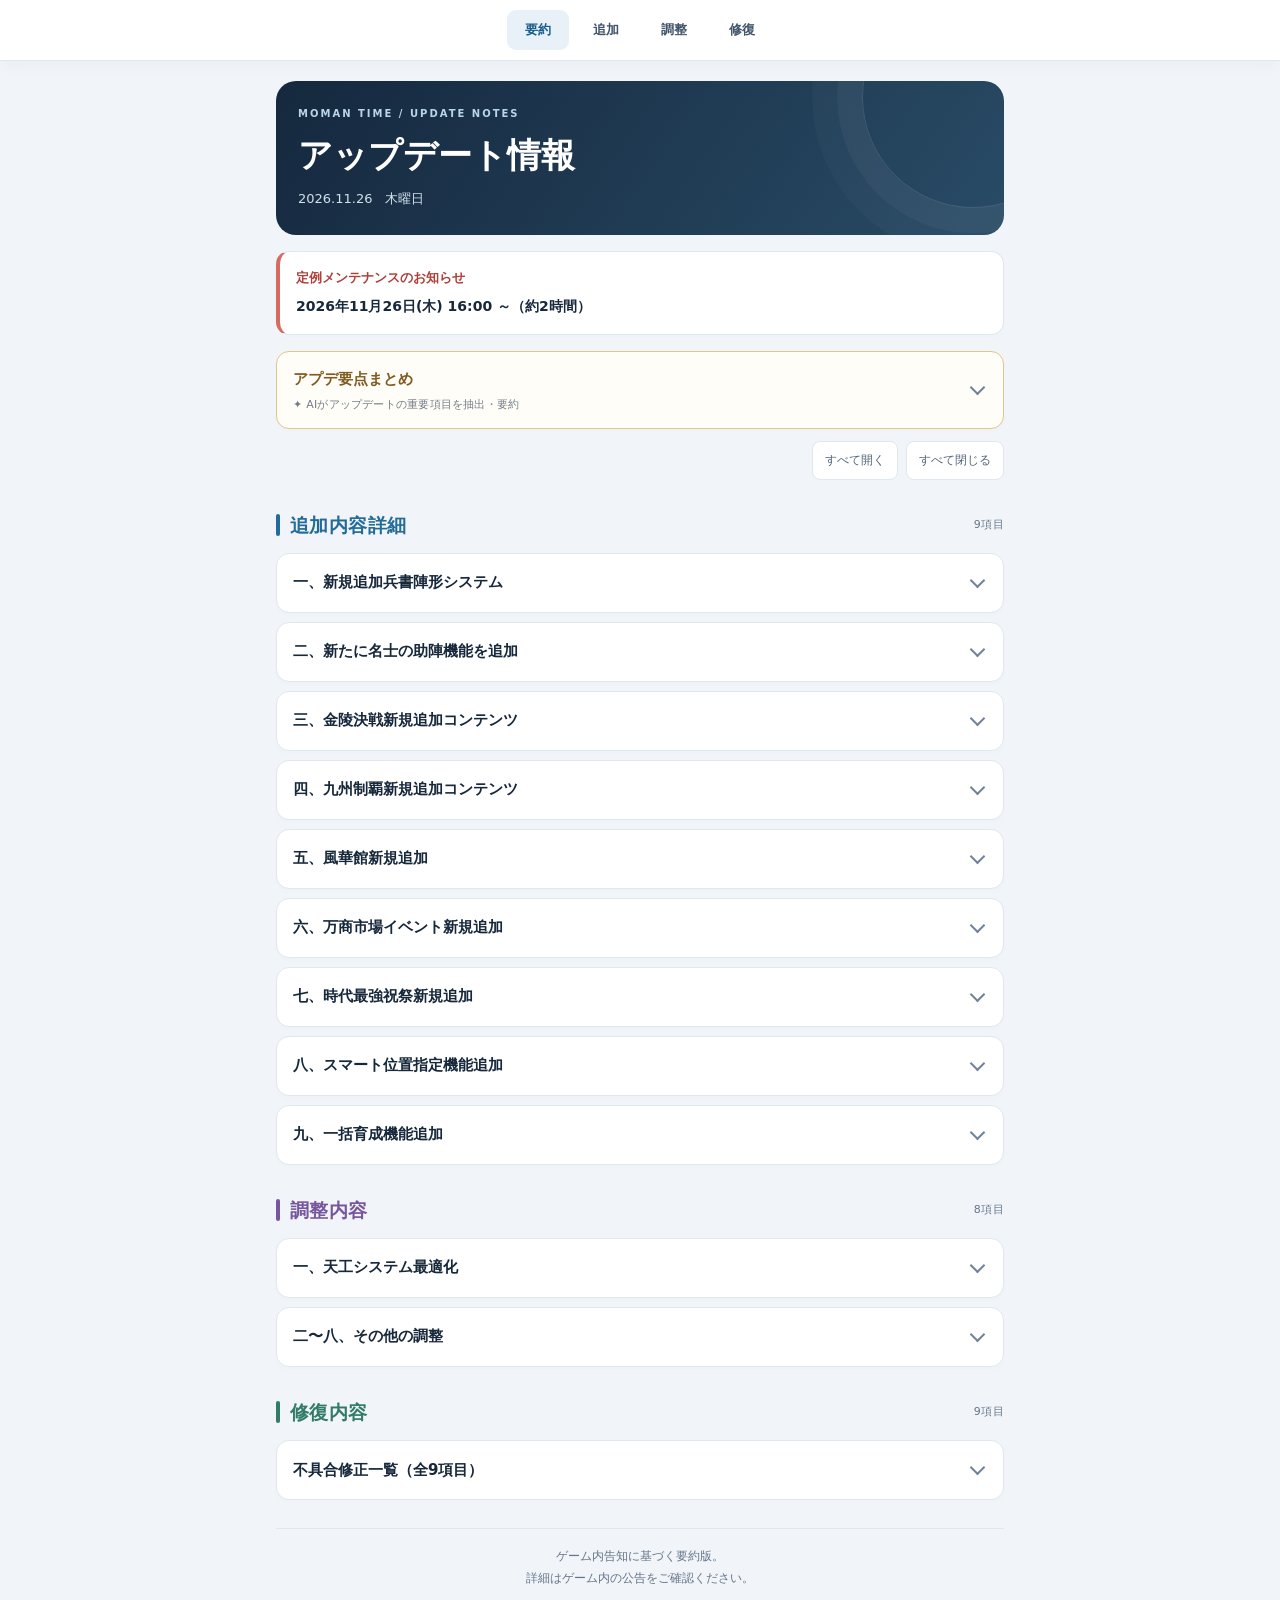
==== commit cd4266d0: "index.html の更新" ====
--- a/index.html
+++ b/index.html
@@ -1,3 +1,4 @@
+
 <!DOCTYPE html>
 <html lang="ja">
 <head>
@@ -235,6 +236,17 @@
   color: #805b22;
 }
 
+/* AI要約の注釈 */
+.ai-note {
+  display: block;
+  font-size: 11px;
+  font-weight: 400;
+  color: #737d89;
+  margin-top: 5px;
+  line-height: 1.5;
+  letter-spacing: .02em;
+}
+
 .tools {
   display: flex;
   justify-content: flex-end;
@@ -299,7 +311,15 @@
 
 <div id="summary">
 <details class="key">
-  <summary><span>アプデ要点まとめ</span></summary>
+  <summary>
+    <span>
+      アプデ要点まとめ
+      <small class="ai-note">
+        ✦ AIがアップデートの重要項目を抽出・要約
+      </small>
+    </span>
+  </summary>
+
   <div class="body">
 
     <h3>【兵書・陣形】</h3>
@@ -607,4 +627,4 @@
 </script>
 
 </body>
-</html>+</html>
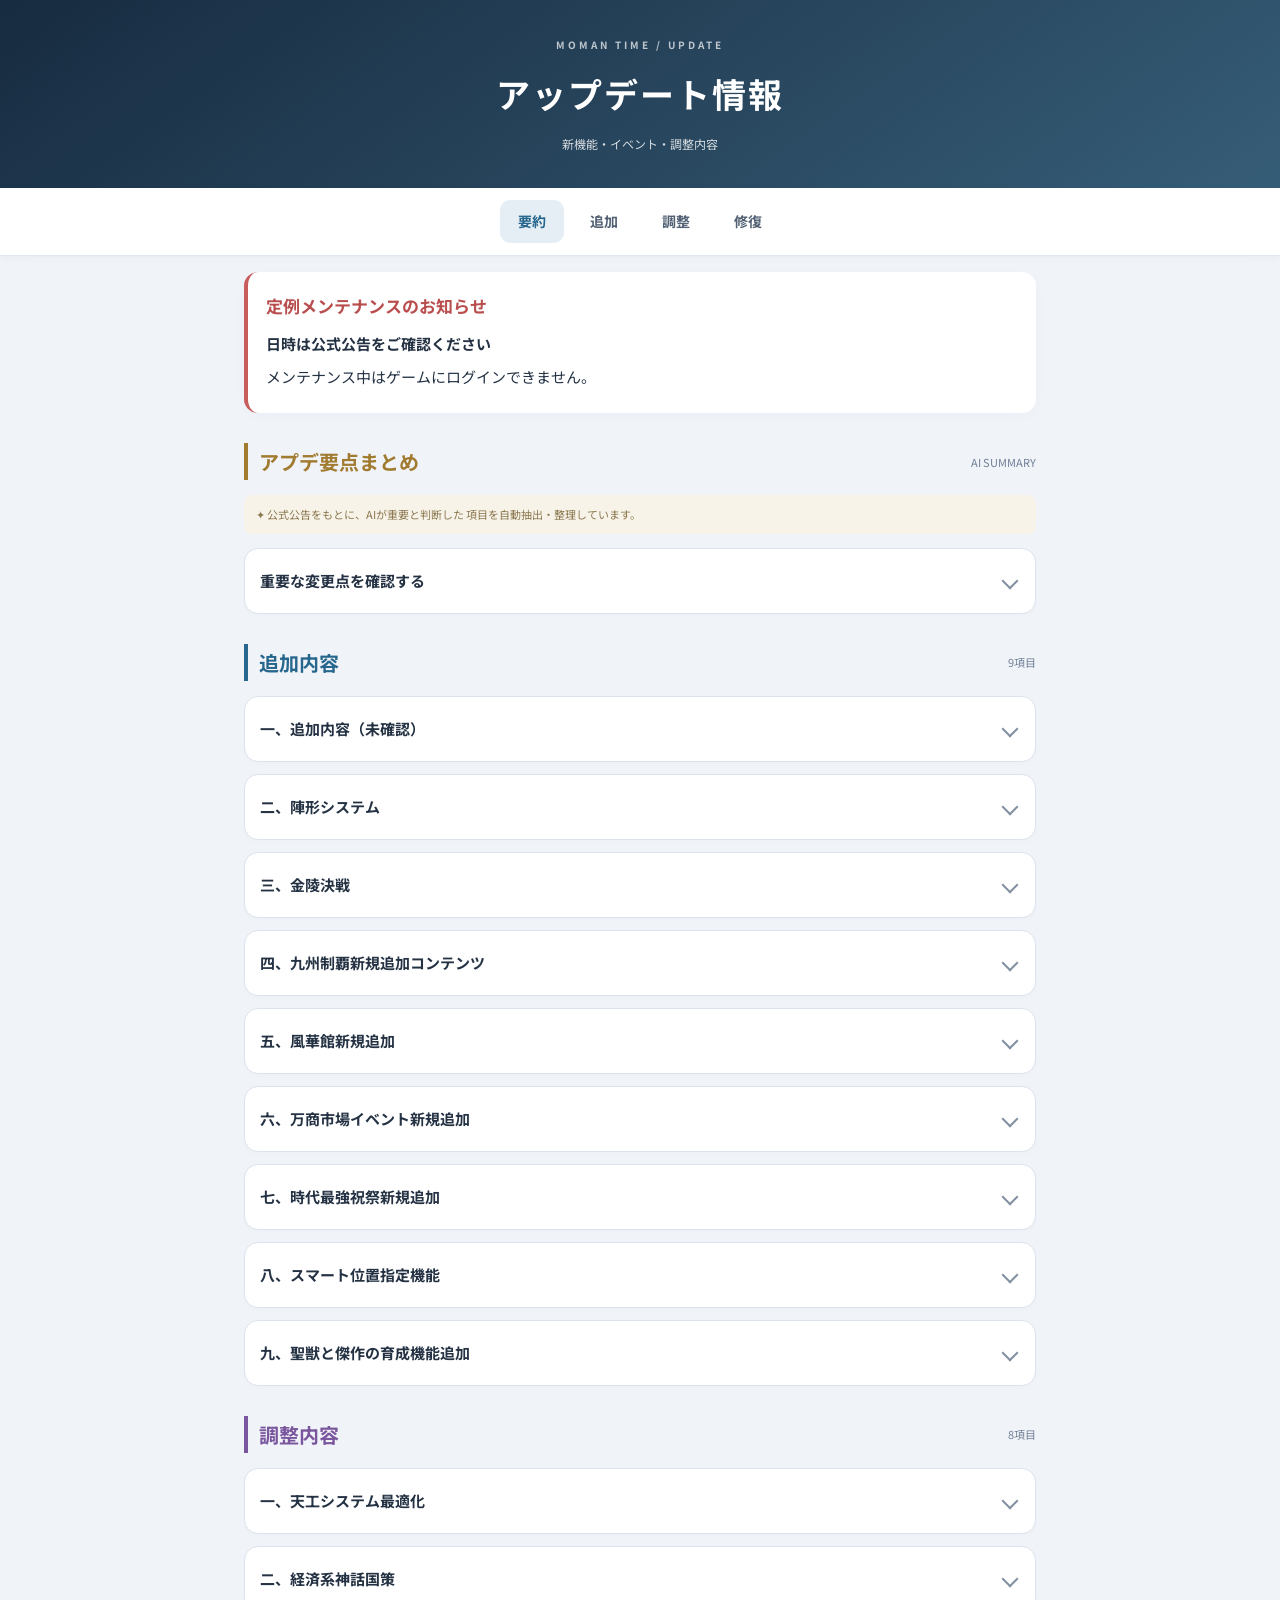
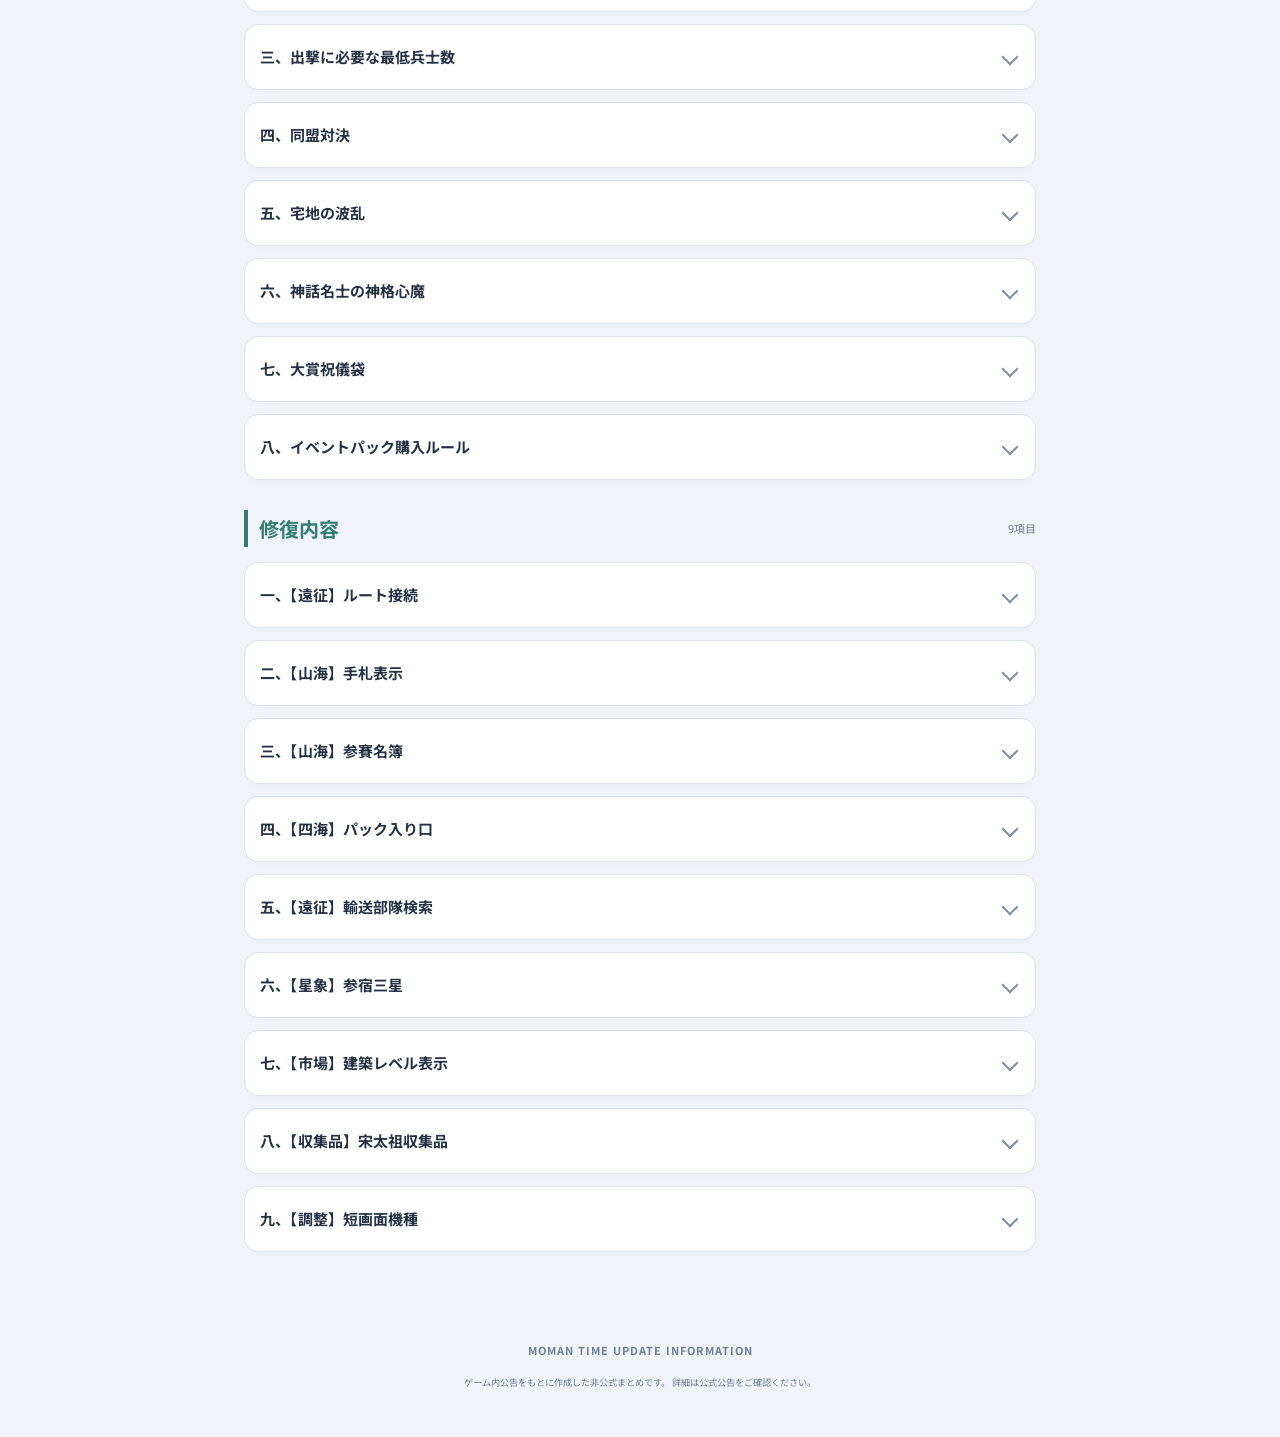
==== commit bc77dbbf: "index.html の更新" ====
--- a/index.html
+++ b/index.html
@@ -1,630 +1,80 @@
-
 <!DOCTYPE html>
 <html lang="ja">
 <head>
-<meta charset="UTF-8">
-<meta name="viewport" content="width=device-width, initial-scale=1">
-<title>モーマンタイム｜11月26日アップデート情報</title>
-<style>
-:root {
-  color-scheme: light;
-  --ink: #17283b;
-  --muted: #65758a;
-  --line: #e0e7ee;
-  --blue: #236b9a;
-}
-
-* { box-sizing: border-box; }
-
-html {
-  scroll-behavior: smooth;
-  scroll-padding-top: 82px;
-}
-
-body {
-  margin: 0;
-  background: #f1f5f9;
-  color: var(--ink);
-  font-family: "Noto Sans JP", system-ui, sans-serif;
-  font-size: 15px;
-  line-height: 1.85;
-}
-
-nav {
-  position: sticky;
-  top: 0;
-  z-index: 10;
-  background: #fff;
-  display: flex;
-  justify-content: center;
-  gap: 6px;
-  padding: 10px 12px;
-  border-bottom: 1px solid var(--line);
-  box-shadow: 0 4px 16px #17283b09;
-}
-
-nav a {
-  color: #40546a;
-  border-radius: 9px;
-  padding: 8px 18px;
-  text-decoration: none;
-  font-size: 13px;
-  font-weight: 750;
-}
-
-nav a:hover,
-nav a.active {
-  background: #e8f1f8;
-  color: #185c8c;
-}
-
-main {
-  max-width: 760px;
-  margin: auto;
-  padding: 20px 16px 48px;
-}
-
-.hero {
-  background: linear-gradient(125deg, #15283e, #294b66);
-  color: white;
-  border-radius: 20px;
-  padding: 24px 22px;
-  margin-bottom: 16px;
-  position: relative;
-  overflow: hidden;
-}
-
-.hero::after {
-  content: "";
-  position: absolute;
-  width: 220px;
-  height: 220px;
-  border: 1px solid #ffffff20;
-  border-radius: 50%;
-  right: -80px;
-  top: -95px;
-  box-shadow: 0 0 0 25px #ffffff09,
-              0 0 0 50px #ffffff06;
-  pointer-events: none;
-}
-
-.eyebrow {
-  font-size: 10px;
-  letter-spacing: .2em;
-  color: #b9d6e9;
-  font-weight: 700;
-}
-
-.hero h1 {
-  font-size: clamp(24px, 6vw, 34px);
-  line-height: 1.4;
-  margin: 8px 0;
-}
-
-.hero p {
-  margin: 0;
-  color: #d1e1ec;
-  font-size: 13px;
-}
-
-.notice,
-details {
-  background: #fff;
-  border: 1px solid var(--line);
-  border-radius: 13px;
-  margin-bottom: 9px;
-  box-shadow: 0 2px 6px #17283b04;
-}
-
-.notice {
-  padding: 14px 16px;
-  border-left: 4px solid #d66b62;
-  margin-bottom: 16px;
-}
-
-.notice h3 {
-  font-size: 13px;
-  color: #ad4039;
-  margin: 0 0 4px;
-}
-
-.notice p {
-  font-weight: 700;
-  margin: 0;
-  font-size: 14px;
-}
-
-h2 {
-  font-size: 19px;
-  display: flex;
-  align-items: center;
-  gap: 10px;
-  margin: 28px 0 10px;
-  letter-spacing: .02em;
-}
-
-h2::before {
-  content: "";
-  width: 4px;
-  height: 22px;
-  border-radius: 4px;
-  background: currentColor;
-}
-
-h2 small {
-  margin-left: auto;
-  font-size: 11px;
-  color: var(--muted);
-  font-weight: 500;
-}
-
-.add { color: #236b9a; }
-.adj { color: #76579d; }
-.fix { color: #327b68; }
-
-summary {
-  list-style: none;
-  display: flex;
-  align-items: center;
-  gap: 12px;
-  padding: 15px 16px;
-  font-weight: 700;
-  cursor: pointer;
-  line-height: 1.65;
-  min-height: 58px;
-}
-
-summary::-webkit-details-marker {
-  display: none;
-}
-
-summary span {
-  flex: 1;
-  min-width: 0;
-}
-
-summary::after {
-  content: "";
-  width: 9px;
-  height: 9px;
-  border-right: 2px solid #708399;
-  border-bottom: 2px solid #708399;
-  transform: rotate(45deg);
-  margin: 0 4px 5px 0;
-  flex-shrink: 0;
-  transition: transform .18s;
-}
-
-details[open] > summary::after {
-  transform: rotate(225deg);
-  margin-bottom: 0;
-}
-
-details[open] {
-  border-color: #a9c5d9;
-}
-
-summary:focus-visible,
-nav a:focus-visible,
-button:focus-visible {
-  outline: 2px solid #236b9a;
-  outline-offset: 2px;
-}
-
-.body {
-  padding: 4px 16px 16px;
-  border-top: 1px solid #edf1f5;
-}
-
-.body h3 {
-  font-size: 14px;
-  color: #236b9a;
-  margin: 16px 0 4px;
-}
-
-.body p {
-  margin: 7px 0 12px;
-  color: #34465a;
-}
-
-.key {
-  border-color: #e2c58b;
-  background: #fffdf7;
-}
-
-.key summary {
-  color: #805b22;
-}
-
-/* AI要約の注釈 */
-.ai-note {
-  display: block;
-  font-size: 11px;
-  font-weight: 400;
-  color: #737d89;
-  margin-top: 5px;
-  line-height: 1.5;
-  letter-spacing: .02em;
-}
-
-.tools {
-  display: flex;
-  justify-content: flex-end;
-  gap: 8px;
-  margin: 12px 0;
-}
-
-.tools button {
-  border: 1px solid var(--line);
-  background: #fff;
-  color: #52657a;
-  border-radius: 8px;
-  padding: 7px 12px;
-  font: inherit;
-  font-size: 12px;
-  cursor: pointer;
-}
-
-footer {
-  font-size: 12px;
-  color: var(--muted);
-  margin-top: 28px;
-  text-align: center;
-  border-top: 1px solid var(--line);
-  padding-top: 16px;
-}
-
-@media (max-width: 360px) {
-  main { padding: 14px 12px 36px; }
-  nav a { padding: 8px 13px; }
-  summary { padding: 13px; font-size: 14px; }
-}
-
-@media (prefers-reduced-motion: reduce) {
-  html { scroll-behavior: auto; }
-  summary::after { transition: none; }
-}
-</style>
+  <meta charset="UTF-8">
+  <meta name="viewport"
+        content="width=device-width, initial-scale=1">
+  <meta name="theme-color" content="#f0f3f8">
+  <title>モーマンタイム｜アップデート情報</title>
+  <link rel="stylesheet" href="style.css">
+  <script src="app.js" defer></script>
 </head>
-
 <body>
 
-<nav>
+<header class="hero">
+  <div class="eyebrow">MOMAN TIME / UPDATE</div>
+  <h1>アップデート情報</h1>
+  <p>新機能・イベント・調整内容</p>
+</header>
+
+<nav class="navigation">
   <a href="#summary">要約</a>
-  <a href="#add">追加</a>
-  <a href="#adjust">調整</a>
-  <a href="#fix">修復</a>
+  <a href="#additions">追加</a>
+  <a href="#adjustments">調整</a>
+  <a href="#fixes">修復</a>
 </nav>
 
 <main>
+  <div id="maintenance"></div>
 
-<header class="hero">
-  <div class="eyebrow">MOMAN TIME / UPDATE NOTES</div>
-  <h1>アップデート情報</h1>
-  <p>2026.11.26　木曜日</p>
-</header>
+  <section id="summary" class="section summary">
+    <div class="section-heading">
+      <h2>アプデ要点まとめ</h2>
+      <span class="count">AI SUMMARY</span>
+    </div>
+    <p class="ai-note">
+      ✦ 公式公告をもとに、AIが重要と判断した
+      項目を自動抽出・整理しています。
+    </p>
+    <div id="summary-content"></div>
+  </section>
 
-<div class="notice">
-  <h3>定例メンテナンスのお知らせ</h3>
-  <p>2026年11月26日(木) 16:00 ～（約2時間）</p>
-</div>
+  <section id="additions" class="section additions">
+    <div class="section-heading">
+      <h2>追加内容</h2>
+      <span class="count">9項目</span>
+    </div>
+    <div id="additions-content"></div>
+  </section>
 
-<div id="summary">
-<details class="key">
-  <summary>
-    <span>
-      アプデ要点まとめ
-      <small class="ai-note">
-        ✦ AIがアップデートの重要項目を抽出・要約
-      </small>
-    </span>
-  </summary>
+  <section id="adjustments" class="section adjustments">
+    <div class="section-heading">
+      <h2>調整内容</h2>
+      <span class="count">8項目</span>
+    </div>
+    <div id="adjustments-content"></div>
+  </section>
 
-  <div class="body">
-
-    <h3>【兵書・陣形】</h3>
-    <p>3種類の策略と陣形育成、助陣機能追加。</p>
-
-    <h3>【金陵決戦】</h3>
-    <p>3同盟による3日間のイベント。</p>
-
-    <h3>【九州制覇】</h3>
-    <p>24試合のポイント戦と上位16同盟のトーナメント。名士は大会中1回のみ出陣。</p>
-
-    <h3>【風華館・万商市場】</h3>
-    <p>装飾コレクションと新イベント。</p>
-
-    <h3>【機能改善】</h3>
-    <p>天工の最適化、聖獣・傑作の一括育成。</p>
-
-  </div>
-</details>
-</div>
-
-<div class="tools">
-  <button type="button" id="expand">すべて開く</button>
-  <button type="button" id="collapse">すべて閉じる</button>
-</div>
-
-<h2 id="add" class="add">
-  追加内容詳細
-  <small>9項目</small>
-</h2>
-
-<details>
-  <summary><span>一、新規追加兵書陣形システム</span></summary>
-  <div class="body">
-
-    <h3>【兵書策略】</h3>
-    <p>孫武兵勢・墨守非攻・鬼谷奇変の3種類。各陣営で有効にできるのは1種類。育成進捗は共有される。</p>
-
-    <h3>【兵書スキル】</h3>
-    <p>戦闘中スキル1個と共通の助陣スキル2個。</p>
-
-    <h3>【兵書育成】</h3>
-    <p>軍機巻でレベル上昇、厲兵玉印で昇階、心力丹で絵陣。昇階により属性やスキル、象嵌枠が強化・解放される。</p>
-
-    <h3>【陣形獲得】</h3>
-    <p>絵陣で白・緑・青の陣形を獲得。累計回数で絵陣レベルが上昇し、属性や獲得数が増加。</p>
-
-    <h3>【陣形合成】</h3>
-    <p>同品質2個を合成。成功で上位品質、失敗で育成素材を獲得。同品質の失敗で成功率が上昇し、成功でリセット。</p>
-
-    <h3>【陣形星昇級】</h3>
-    <p>品質は白→緑→青→紫→橙→赤。赤のみ星昇級可能。同じ赤陣形の重複は欠片に変換。</p>
-
-    <h3>【陣形装着】</h3>
-    <p>策略ごとに独立した枠があり、未選択の策略でも装着済み陣形の属性バフは有効。専属スキルは選択中の策略のみ有効。</p>
-
-  </div>
-</details>
-
-<details>
-  <summary><span>二、新たに名士の助陣機能を追加</span></summary>
-  <div class="body">
-
-    <h3>【助陣枠】</h3>
-    <p>角の陣形で助陣枠と属性バフを解放。主陣と助陣に同じ名士は配置不可。</p>
-
-    <h3>【属性】</h3>
-    <p>助陣名士は直接出場せず、収集品や契約の傑作を含む属性の一部が主陣に加算。専属収集品は収集品霊韻の装備数にも加算。</p>
-
-    <h3>【八方の援軍】</h3>
-    <p>主陣名士の行動後、一定確率で助陣名士の戦闘技が発動。神話スキルは発動しない。</p>
-
-  </div>
-</details>
-
-<details>
-  <summary><span>三、金陵決戦新規追加コンテンツ</span></summary>
-  <div class="body">
-
-    <h3>【参加資格】</h3>
-    <p>総繁栄度1〜27位は逐鹿グループ、28〜54位は争霸グループ。予告終了時に名簿と同盟を固定。3同盟で宋・漢・呉に分かれる。</p>
-
-    <h3>【日程】</h3>
-    <p>3日間開催。毎日対戦相手と勢力を更新。</p>
-    <p>
-      0:00〜9:30　勢力公布<br>
-      9:30　自動公布<br>
-      10:00〜20:00　版図争奪<br>
-      20:00〜22:00　中心決戦<br>
-      22:00　集計・休戦
-    </p>
-
-    <h3>【順位】</h3>
-    <p>豪傑章から開始し、試合順位に応じて上位の章へ昇格。3日間の集計ポイントで同盟順位、功績で個人順位を決定。</p>
-
-    <h3>【城地】</h3>
-    <p>主城・都城・埠頭・雄関・州府・関所・郡県・村鎮の8種類。城地ごとにポイント、輸重、生産・バフが異なる。</p>
-
-    <h3>【埠頭】</h3>
-    <p>20時から水路開放。20時以前の占領5分につき保護時間1分。</p>
-
-    <h3>【部隊】</h3>
-    <p>槍弓盾騎の4部隊を自動編成。名士育成後は手動で戦力同期。休戦中も予備兵募集。</p>
-
-    <h3>【士気・軍階】</h3>
-    <p>士気は毎日全回復。軍階は5段階で功績に応じて昇格。順位条件は30分ごとに評価。</p>
-
-    <h3>【城主】</h3>
-    <p>盟主・参謀官による任免が可能。管轄城地の防衛時に戦闘力10%バフと城池バフ2倍。</p>
-
-    <h3>【目標と収益】</h3>
-    <p>毎日5つの目標城地が更新。達成後の占領維持は不要。輸送は商店で交換でき、終了後も保持。</p>
-
-    <h3>【報酬】</h3>
-    <p>3日目22時終了、5分間の集計後に受取。残存兵士の功績変換は個人番付に加算されない。未受取の功績実績・番付報酬は再配布。</p>
-
-  </div>
-</details>
-
-<details>
-  <summary><span>四、九州制覇新規追加コンテンツ</span></summary>
-  <div class="body">
-
-    <h3>【基本ルール】</h3>
-    <p>同盟単位のクロスサーバーイベント。ポイント戦3日間・24試合、上位16同盟がトーナメントへ。トーナメントは4日間、毎日20時に1試合。</p>
-
-    <h3>【ポイント戦】</h3>
-    <p>14時から21時まで毎時1試合。対戦相手は開始時に決定済み。</p>
-
-    <h3>【戦力ルール】</h3>
-    <p>公示終了15分前に育成戦力を固定。知己・乗騎・聖獣・国策・外観・傑作の育成は固定後に反映されない。名士昇級・星昇級・神格・名士衣装は反映される。新名士は翌日0時に固定。</p>
-
-    <h3>【名士配置】</h3>
-    <p>当日の試合のみ配置可能。各戦闘1名、同じ名士は大会全体で1回のみ。実際に登場しなくても本戦開始後は休息状態。配置順が出撃順となり、盟主・参謀官が変更可能。</p>
-
-    <h3>【戦中作戦】</h3>
-    <p>4種類のうち各戦闘1種類まで。神兵降臨は追加名士1名が必要。ポイント戦では未発動でも消費、トーナメントでは未発動なら返還。</p>
-
-    <h3>【同盟軍心】</h3>
-    <p>試合ごとに個別計算。軍心値が高い側は全名士に実力10%バフ。同値なら双方バフなし。</p>
-
-    <h3>【戦闘について】</h3>
-    <p>1対1の車輪戦。双方同時に攻撃し、勝者は残り体力を引き継ぐ。5人連続撃破で退場。双方の名士が尽きた場合は軍心値、次に総繁栄度で判定。</p>
-
-    <h3>【報酬】</h3>
-    <p>戦報視聴で参戦報酬を受取。ポイント戦・トーナメント番付報酬は未受取なら再配布されるが、参戦報酬は再配布されない。</p>
-
-    <h3>【全員予想】</h3>
-    <p>対戦記録を保存し、各試合の厳選戦報10件を公開。昇格・勝利同盟の予想的中数に応じて報酬。予想報酬は再配布なし。</p>
-
-    <h3>【優勝記録】</h3>
-    <p>最終日20〜22時に優勝同盟の集合写真の位置選択。早い者勝ちで確定後変更不可。盟主は中央が初期位置で1回変更可能。未選択者は役職・繁栄度順に自動配置。記録保存といいね報酬あり。</p>
-
-  </div>
-</details>
-
-<details>
-  <summary><span>五、風華館新規追加</span></summary>
-  <div class="body">
-
-    <h3>【会場紹介】</h3>
-    <p>衣装・キャラクター外観・アイコンフレーム・談話吹き出しの4分館。装飾を自動収録。期限切れでも絵巻・共鳴進捗・風華玉は保持。</p>
-
-    <h3>【風華レベル】</h3>
-    <p>風華玉の累積でレベル上昇。レベル報酬やバッジデザインの昇級。</p>
-
-    <h3>【風華絵巻】</h3>
-    <p>装飾の解放・昇級で点灯し、風華玉を手動受取。重複獲得でも上限まで風華玉を獲得。指定進捗で宝箱解放。</p>
-
-    <h3>【風華共鳴】</h3>
-    <p>装飾の解放・昇級で共鳴中の装飾レベルが上昇。指定数とレベル条件を満たすと組合せを解放・強化し、属性バフを獲得。</p>
-
-  </div>
-</details>
-
-<details>
-  <summary><span>六、万商市場イベント新規追加</span></summary>
-  <div class="body">
-
-    <h3>【イベント説明】</h3>
-    <p>市場でポイントを獲得し、条件達成でアイテムやクーポンを獲得。</p>
-
-    <h3>【商市特典】</h3>
-    <p>期間中のログインで特典を受取。</p>
-
-    <h3>【商品仕入れ】</h3>
-    <p>毎日の商会注文で万商貨物票を獲得。東市・西市・南市・北市があり、商品が異なる。貨物票でランダムに仕入れを行い、特産品をポイントに換算。</p>
-
-    <h3>【百業パック】</h3>
-    <p>5日目から利用可能。獲得済みクーポンに対応。</p>
-
-  </div>
-</details>
-
-<details>
-  <summary><span>七、時代最強祝祭新規追加</span></summary>
-  <div class="body">
-    <p>新規追加。</p>
-  </div>
-</details>
-
-<details>
-  <summary><span>八、スマート位置指定機能追加</span></summary>
-  <div class="body">
-    <p>市場と聖君殿に入る際のスマート位置指定機能を追加。</p>
-  </div>
-</details>
-
-<details>
-  <summary><span>九、一括育成機能追加</span></summary>
-  <div class="body">
-    <p>聖獣と傑作の一括昇格・一括星昇級機能を追加。</p>
-  </div>
-</details>
-
-<h2 id="adjust" class="adj">
-  調整内容
-  <small>8項目</small>
-</h2>
-
-<details>
-  <summary><span>一、天工システム最適化</span></summary>
-  <div class="body">
-    <p>品質確率を表示。天機推演の自動昇格機能追加。一括研究結果の確認を改善。発明図鑑解放画面を最適化。天工商店に神話設計図ランダム箱追加。</p>
-  </div>
-</details>
-
-<details>
-  <summary><span>二〜八、その他の調整</span></summary>
-  <div class="body">
-    <p>経済系神話国策交代時のスキル表示改善。三国の覇者・赤壁の戦い・董卓討伐・官渡の戦いの最低兵士数調整。同盟対決画面、宅地の波乱のスキップ演出を改善。神格心魔の説明と数を最適化し大境地以外の心魔を削除。大賞祝儀袋の持続時間調整。一部イベントパック購入ルールを変更。</p>
-  </div>
-</details>
-
-<h2 id="fix" class="fix">
-  修復内容
-  <small>9項目</small>
-</h2>
-
-<details>
-  <summary><span>不具合修正一覧（全9項目）</span></summary>
-  <div class="body">
-
-    <p>1. 遠征：マップのルート接続の問題を修正。</p>
-
-    <p>2. 山海：公示期間の手札表示の問題を修正。</p>
-
-    <p>3. 山海：4体目の聖獣更新時に参賽名簿が空になる問題を修正。</p>
-
-    <p>4. 四海：編成期間2日目のパック入り口表示の問題を修正。</p>
-
-    <p>5. 遠征：Lv.29〜35の輸送部隊検索の問題を修正。</p>
-
-    <p>6. 星象：参宿三星解放条件の出典欠落の問題を修正。</p>
-
-    <p>7. 市場：人形が建築レベル表示を隠す問題を修正。</p>
-
-    <p>8. 収集品：宋太祖収集品の装備時のみ有効という説明の欠落を修正。</p>
-
-    <p>9. 調整：短画面機種で内容がすべて表示されない問題を修正。</p>
-
-  </div>
-</details>
+  <section id="fixes" class="section fixes">
+    <div class="section-heading">
+      <h2>修復内容</h2>
+      <span class="count">9項目</span>
+    </div>
+    <div id="fixes-content"></div>
+  </section>
+</main>
 
 <footer>
-  ゲーム内告知に基づく要約版。<br>
-  詳細はゲーム内の公告をご確認ください。
+  <p>MOMAN TIME UPDATE INFORMATION</p>
+  <small>
+    ゲーム内公告をもとに作成した非公式まとめです。
+    詳細は公式公告をご確認ください。
+  </small>
 </footer>
 
-</main>
-
-<script>
-document.getElementById("expand").onclick = () => {
-  document.querySelectorAll("details").forEach(d => {
-    d.open = true;
-  });
-};
-
-document.getElementById("collapse").onclick = () => {
-  document.querySelectorAll("details").forEach(d => {
-    d.open = false;
-  });
-};
-
-const links = [...document.querySelectorAll("nav a")];
-
-function update() {
-  let current = links[0];
-
-  for (const a of links) {
-    const section = document.querySelector(a.hash);
-
-    if (section.getBoundingClientRect().top <= 100) {
-      current = a;
-    }
-  }
-
-  links.forEach(a => {
-    a.classList.toggle("active", a === current);
-  });
-}
-
-addEventListener("scroll", update, { passive: true });
-update();
-</script>
+<button id="back-top" aria-label="ページ上部へ">
+  ↑
+</button>
 
 </body>
-</html>
+</html>
--- a/style.css
+++ b/style.css
@@ -0,0 +1,553 @@
+@import url('https://fonts.googleapis.com/css2?family=Noto+Sans+JP:wght@400;500;600;700;800&display=swap');
+
+:root {
+  color-scheme: light;
+  --bg: #f0f3f8;
+  --surface: #ffffff;
+  --text: #243244;
+  --muted: #718096;
+  --line: #e2e8f0;
+  --blue: #28678d;
+  --purple: #79569d;
+  --green: #327e70;
+  --gold: #a17b30;
+  --radius: 14px;
+}
+
+* {
+  box-sizing: border-box;
+}
+
+html {
+  scroll-behavior: smooth;
+  scroll-padding-top: 85px;
+}
+
+body {
+  margin: 0;
+  background: var(--bg);
+  color: var(--text);
+  font-family: 'Noto Sans JP', sans-serif;
+  font-size: 15px;
+  line-height: 1.85;
+  overflow-wrap: anywhere;
+}
+
+/* ヘッダー */
+
+.hero {
+  padding: 36px 20px 32px;
+  text-align: center;
+  background: linear-gradient(
+    145deg, #172b40, #365d77
+  );
+  color: #fff;
+}
+
+.eyebrow {
+  font-size: 10px;
+  font-weight: 700;
+  letter-spacing: 3px;
+  opacity: .7;
+}
+
+.hero h1 {
+  margin: 8px 0;
+  font-size: clamp(24px, 6vw, 34px);
+  letter-spacing: .06em;
+}
+
+.hero p {
+  margin: 0;
+  font-size: 12px;
+  opacity: .8;
+}
+
+/* 固定ナビゲーション */
+
+.navigation {
+  position: sticky;
+  top: 0;
+  z-index: 100;
+  display: flex;
+  justify-content: center;
+  gap: 8px;
+  padding: 12px;
+  background: rgba(255,255,255,.96);
+  backdrop-filter: blur(12px);
+  border-bottom: 1px solid var(--line);
+  box-shadow: 0 2px 8px #24324408;
+}
+
+.navigation a {
+  padding: 9px 18px;
+  color: #526174;
+  text-decoration: none;
+  font-size: 14px;
+  font-weight: 700;
+  border-radius: 10px;
+  transition: .2s;
+}
+
+.navigation a.active {
+  background: #e5eef5;
+  color: var(--blue);
+}
+
+/* メイン */
+
+main {
+  max-width: 820px;
+  margin: auto;
+  padding: 16px 14px 40px;
+}
+
+.section {
+  margin-top: 30px;
+  --accent: var(--blue);
+}
+
+.summary {
+  --accent: var(--gold);
+}
+
+.adjustments {
+  --accent: var(--purple);
+}
+
+.fixes {
+  --accent: var(--green);
+}
+
+.section-heading {
+  display: flex;
+  align-items: center;
+  justify-content: space-between;
+  gap: 8px;
+  margin-bottom: 15px;
+  padding-left: 11px;
+  border-left: 4px solid var(--accent);
+}
+
+.section-heading h2 {
+  margin: 0;
+  font-size: 20px;
+  color: var(--accent);
+}
+
+.count {
+  color: var(--muted);
+  font-size: 11px;
+  white-space: nowrap;
+}
+
+/* メンテナンス */
+
+.maintenance {
+  padding: 18px;
+  border-left: 4px solid #c85c5c;
+  background: var(--surface);
+  border-radius: var(--radius);
+  box-shadow: 0 3px 12px #24324406;
+}
+
+.maintenance h2 {
+  margin: 0 0 8px;
+  color: #b94e4e;
+  font-size: 17px;
+}
+
+.maintenance p {
+  margin: 5px 0;
+}
+
+/* AI注釈 */
+
+.ai-note {
+  margin: 0 0 14px;
+  padding: 10px 12px;
+  background: #f7f3e9;
+  color: #8b784f;
+  border-radius: 8px;
+  font-size: 11px;
+  line-height: 1.7;
+}
+
+/* 折りたたみカード */
+
+details {
+  margin-bottom: 12px;
+  background: var(--surface);
+  border: 1px solid #dce3ec;
+  border-radius: var(--radius);
+  overflow: hidden;
+  box-shadow: 0 2px 5px #24324404;
+}
+
+details[open] {
+  border-color: #afc5d4;
+}
+
+summary {
+  display: flex;
+  align-items: center;
+  gap: 12px;
+  min-height: 64px;
+  padding: 17px 15px;
+  font-weight: 700;
+  font-size: 15px;
+  cursor: pointer;
+  list-style: none;
+  -webkit-tap-highlight-color: transparent;
+}
+
+summary::-webkit-details-marker {
+  display: none;
+}
+
+summary::after {
+  content: '';
+  width: 10px;
+  height: 10px;
+  margin-left: auto;
+  margin-right: 4px;
+  flex-shrink: 0;
+  border-right: 2px solid #8290a1;
+  border-bottom: 2px solid #8290a1;
+  transform: rotate(45deg);
+  transition: transform .2s;
+}
+
+details[open] summary::after {
+  transform: rotate(225deg);
+}
+
+details[open] summary {
+  border-bottom: 1px solid var(--line);
+}
+
+.detail-body {
+  padding: 16px;
+}
+
+.detail-body > :first-child {
+  margin-top: 0;
+}
+
+.detail-body > :last-child {
+  margin-bottom: 0;
+}
+
+/* 展開後の文章 */
+
+.detail-body p {
+  margin: 0 0 15px;
+  line-height: 1.95;
+}
+
+.detail-body h3 {
+  margin: 26px 0 12px;
+  padding: 8px 11px;
+  background: #f1f5f9;
+  border-left: 3px solid var(--accent);
+  border-radius: 0 6px 6px 0;
+  font-size: 15px;
+}
+
+.detail-body strong {
+  color: #254e6b;
+  font-weight: 800;
+}
+
+/* 番号付きリスト */
+
+.numbered {
+  list-style: none;
+  counter-reset: item;
+  padding: 0;
+  margin: 8px 0 18px;
+}
+
+.numbered li {
+  position: relative;
+  padding: 12px 0 12px 36px;
+  border-bottom: 1px solid #edf0f4;
+  counter-increment: item;
+}
+
+.numbered li::before {
+  content: counter(item);
+  position: absolute;
+  left: 0;
+  top: 14px;
+  display: grid;
+  place-items: center;
+  width: 25px;
+  height: 25px;
+  background: #eaf0f5;
+  color: #526c82;
+  border-radius: 7px;
+  font-size: 12px;
+  font-weight: 700;
+}
+
+.numbered li:last-child {
+  border-bottom: 0;
+}
+
+.bullets {
+  padding-left: 22px;
+}
+
+.bullets li {
+  margin: 8px 0;
+}
+
+/* 表 */
+
+.table-wrap {
+  margin: 16px 0;
+  overflow-x: auto;
+  border: 1px solid var(--line);
+  border-radius: 10px;
+}
+
+table {
+  width: 100%;
+  border-collapse: collapse;
+  font-size: 13px;
+}
+
+th {
+  background: #e9eff5;
+  color: #3e566c;
+  text-align: left;
+  font-weight: 700;
+}
+
+th, td {
+  padding: 12px 10px;
+  border-bottom: 1px solid var(--line);
+  vertical-align: top;
+}
+
+td:first-child {
+  font-weight: 600;
+}
+
+tbody tr:nth-child(even) {
+  background: #f8fafc;
+}
+
+tbody tr:last-child td {
+  border-bottom: 0;
+}
+
+/* 図解の共通枠 */
+
+.diagram {
+  margin: 16px 0;
+  padding: 15px 12px;
+  background: #fafbfd;
+  border: 1px solid var(--line);
+  border-radius: 12px;
+}
+
+.diagram-title {
+  margin-bottom: 12px;
+  color: var(--muted);
+  font-size: 12px;
+  font-weight: 600;
+}
+
+.diagram-note {
+  margin-top: 12px;
+  color: var(--muted);
+  font-size: 12px;
+}
+
+/* 陣形の品質 */
+
+.quality-flow {
+  display: flex;
+  align-items: center;
+  justify-content: space-between;
+  gap: 3px;
+}
+
+.quality {
+  display: grid;
+  place-items: center;
+  flex: 1;
+  max-width: 48px;
+  aspect-ratio: 1;
+  border-radius: 9px;
+  color: white;
+  font-size: 17px;
+  font-weight: 800;
+}
+
+.quality-white { background: #9ca3af; }
+.quality-green { background: #24965c; }
+.quality-blue { background: #3976ce; }
+.quality-purple { background: #9252c5; }
+.quality-orange { background: #dc8234; }
+.quality-red { background: #d04b4b; }
+
+.arrow {
+  color: #8592a1;
+  font-size: 15px;
+  font-weight: 700;
+}
+
+/* 昇格図・進行図 */
+
+.vertical-flow {
+  display: flex;
+  flex-direction: column;
+  align-items: center;
+  gap: 8px;
+}
+
+.flow-step {
+  width: 90%;
+  padding: 13px;
+  background: #e7eef5;
+  border-radius: 9px;
+  text-align: center;
+  font-weight: 700;
+}
+
+.flow-step small {
+  display: block;
+  margin-top: 3px;
+  font-size: 11px;
+  font-weight: 500;
+}
+
+.flow-gold {
+  background: #f1e7cb;
+  color: #8b681e;
+}
+
+.flow-silver {
+  background: #dfe6ef;
+  color: #48586e;
+}
+
+.flow-bronze {
+  background: #ead8c5;
+  color: #89532e;
+}
+
+/* 注意事項 */
+
+.notice {
+  margin: 15px 0;
+  padding: 12px 14px;
+  border-left: 3px solid #c5a052;
+  border-radius: 6px;
+  background: #faf6ea;
+  color: #80652d;
+  font-size: 13px;
+}
+
+/* 要約 */
+
+.highlight {
+  margin-bottom: 10px;
+  padding: 15px;
+  background: white;
+  border: 1px solid var(--line);
+  border-radius: 11px;
+}
+
+.highlight h3 {
+  margin: 0 0 6px;
+  font-size: 15px;
+  color: #344d65;
+}
+
+.highlight p {
+  margin: 0;
+  font-size: 13px;
+}
+
+/* フッター */
+
+footer {
+  max-width: 820px;
+  margin: auto;
+  padding: 25px 24px 45px;
+  color: var(--muted);
+  text-align: center;
+  font-size: 11px;
+}
+
+footer p {
+  font-weight: 700;
+  letter-spacing: 1px;
+}
+
+#back-top {
+  position: fixed;
+  right: 17px;
+  bottom: 22px;
+  width: 43px;
+  height: 43px;
+  border: 1px solid var(--line);
+  border-radius: 50%;
+  background: #fff;
+  color: #365d77;
+  font-size: 22px;
+  box-shadow: 0 4px 14px #24324415;
+  cursor: pointer;
+  opacity: 0;
+  visibility: hidden;
+  transition: .2s;
+}
+
+#back-top.visible {
+  opacity: 1;
+  visibility: visible;
+}
+
+.error {
+  padding: 15px;
+  color: #b94e4e;
+  background: #fff;
+  border-radius: 10px;
+}
+
+@media (max-width: 400px) {
+  main {
+    padding-left: 10px;
+    padding-right: 10px;
+  }
+
+  .navigation {
+    gap: 3px;
+  }
+
+  .navigation a {
+    padding: 9px 16px;
+  }
+
+  .detail-body {
+    padding: 13px;
+  }
+
+  th, td {
+    padding: 10px 8px;
+  }
+}
+
+@media (prefers-reduced-motion: reduce) {
+  html {
+    scroll-behavior: auto;
+  }
+
+  * {
+    transition: none !important;
+  }
+}
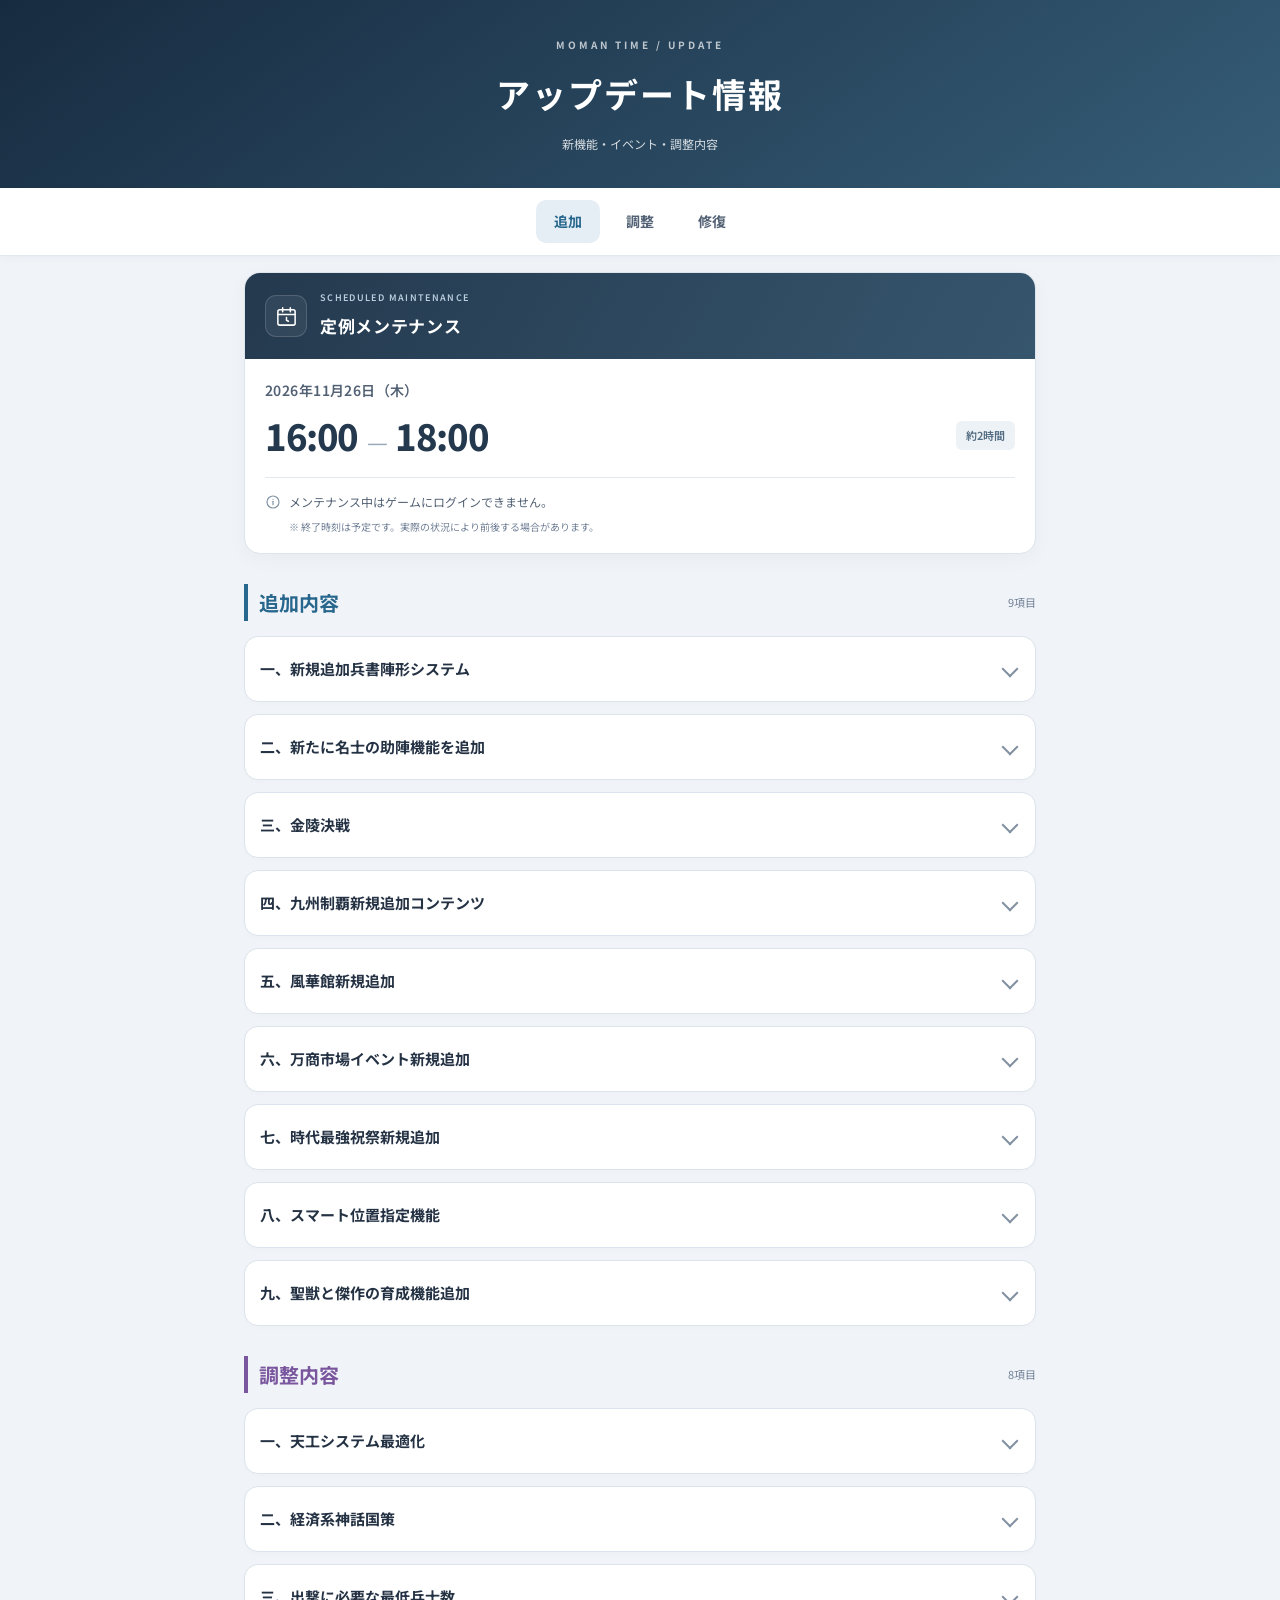
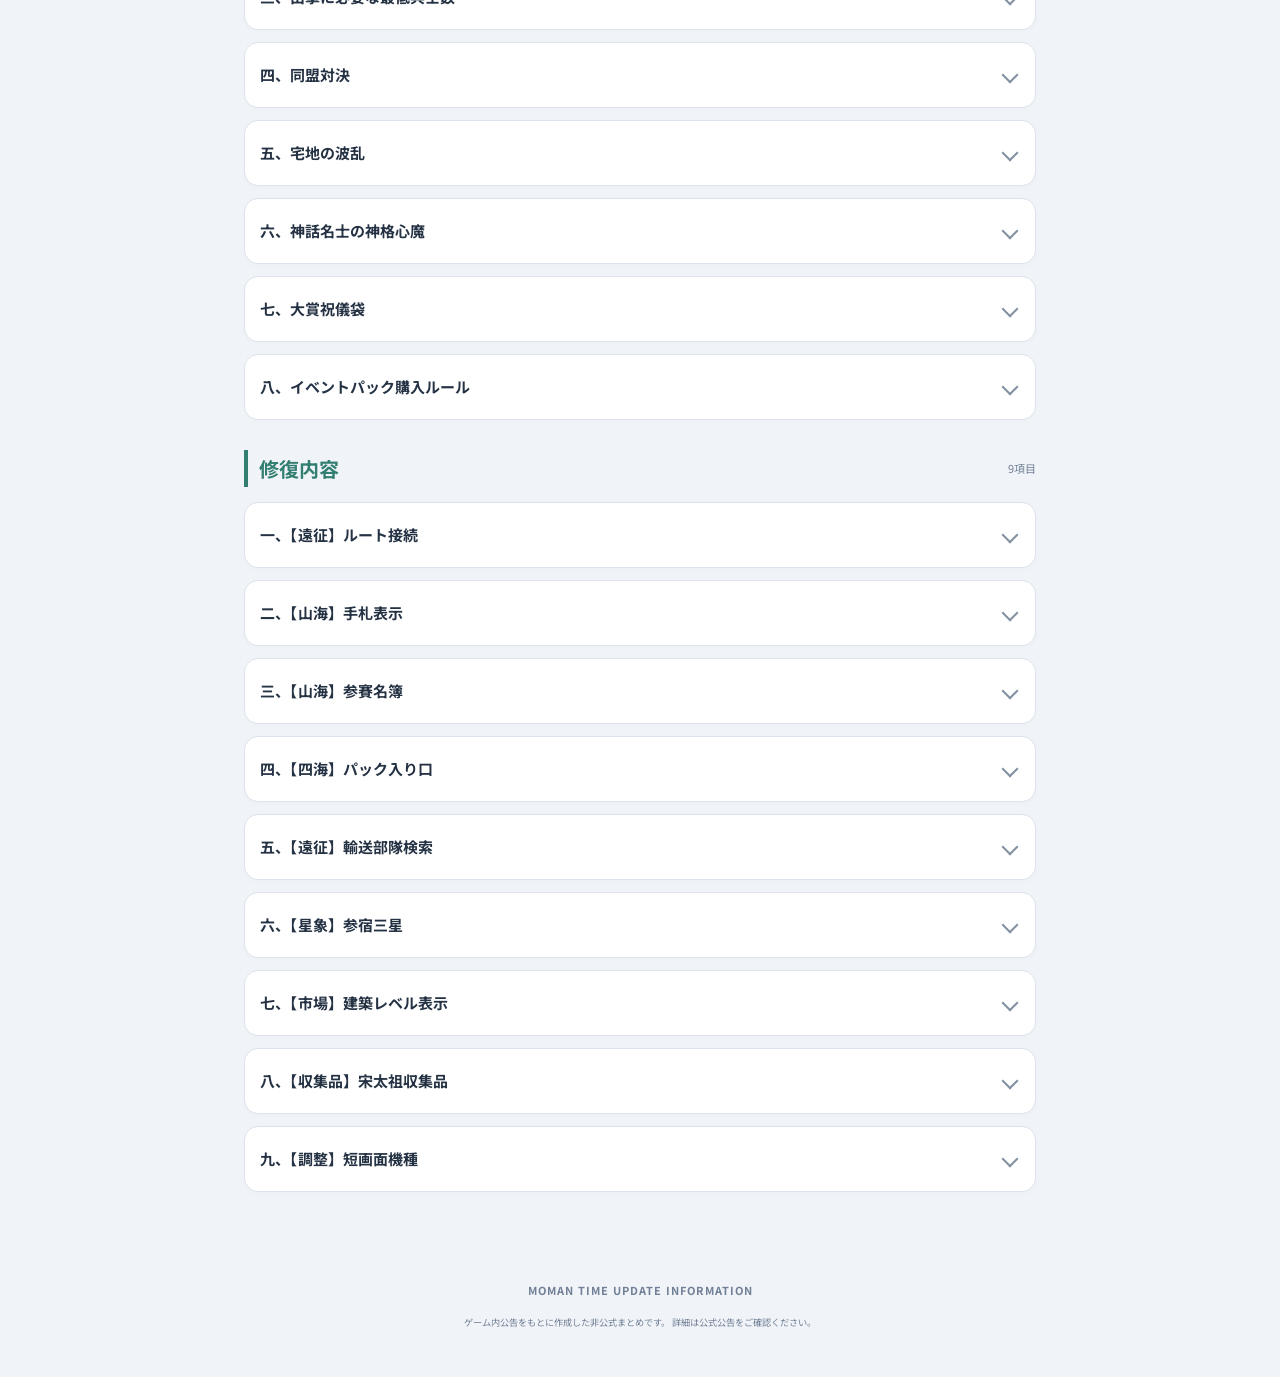
==== commit a28a02fa: "index.html の更新" ====
--- a/index.html
+++ b/index.html
@@ -18,7 +18,6 @@
 </header>
 
 <nav class="navigation">
-  <a href="#summary">要約</a>
   <a href="#additions">追加</a>
   <a href="#adjustments">調整</a>
   <a href="#fixes">修復</a>
@@ -26,18 +25,6 @@
 
 <main>
   <div id="maintenance"></div>
-
-  <section id="summary" class="section summary">
-    <div class="section-heading">
-      <h2>アプデ要点まとめ</h2>
-      <span class="count">AI SUMMARY</span>
-    </div>
-    <p class="ai-note">
-      ✦ 公式公告をもとに、AIが重要と判断した
-      項目を自動抽出・整理しています。
-    </p>
-    <div id="summary-content"></div>
-  </section>
 
   <section id="additions" class="section additions">
     <div class="section-heading">
--- a/style.css
+++ b/style.css
@@ -141,24 +141,132 @@
   white-space: nowrap;
 }
 
-/* メンテナンス */
+/* メンテナンスカード */
 
 .maintenance {
-  padding: 18px;
-  border-left: 4px solid #c85c5c;
   background: var(--surface);
-  border-radius: var(--radius);
-  box-shadow: 0 3px 12px #24324406;
+  border: 1px solid #dce4ed;
+  border-radius: 16px;
+  overflow: hidden;
+  box-shadow: 0 5px 20px #24324409;
+}
+
+.maintenance-header {
+  display: flex;
+  align-items: center;
+  gap: 13px;
+  padding: 17px 20px;
+  background: linear-gradient(
+    120deg, #24394e, #36566e
+  );
+  color: #fff;
+}
+
+.maintenance-icon {
+  display: grid;
+  place-items: center;
+  width: 42px;
+  height: 42px;
+  flex-shrink: 0;
+  border: 1px solid #ffffff25;
+  background: #ffffff10;
+  border-radius: 11px;
+}
+
+.maintenance-icon svg {
+  width: 23px;
+  height: 23px;
+}
+
+.maintenance-label {
+  color: #b9cddd;
+  font-size: 9px;
+  font-weight: 600;
+  letter-spacing: .15em;
 }
 
 .maintenance h2 {
-  margin: 0 0 8px;
-  color: #b94e4e;
+  margin: 3px 0 0;
+  color: #fff;
   font-size: 17px;
-}
-
-.maintenance p {
-  margin: 5px 0;
+  font-weight: 700;
+  letter-spacing: .04em;
+}
+
+.maintenance-body {
+  padding: 19px 20px 17px;
+}
+
+.maintenance-date {
+  color: #526174;
+  font-size: 14px;
+  font-weight: 600;
+  letter-spacing: .03em;
+}
+
+.maintenance-schedule {
+  display: flex;
+  align-items: center;
+  justify-content: space-between;
+  flex-wrap: wrap;
+  gap: 8px;
+  margin-top: 5px;
+  padding-bottom: 15px;
+  border-bottom: 1px solid var(--line);
+}
+
+.maintenance-time {
+  display: flex;
+  align-items: baseline;
+  gap: 9px;
+  color: #24394e;
+  font-size: clamp(25px, 7vw, 36px);
+  font-weight: 800;
+  font-variant-numeric: tabular-nums;
+  letter-spacing: -.04em;
+  line-height: 1.5;
+  white-space: nowrap;
+}
+
+.maintenance-separator {
+  color: #9aa9b8;
+  font-size: .65em;
+  font-weight: 400;
+}
+
+.maintenance-duration {
+  padding: 4px 10px;
+  background: #edf2f6;
+  color: #526c82;
+  border-radius: 6px;
+  font-size: 11px;
+  font-weight: 600;
+  white-space: nowrap;
+}
+
+.maintenance-note {
+  display: flex;
+  align-items: flex-start;
+  gap: 8px;
+  margin-top: 13px;
+  color: #526174;
+  font-size: 12px;
+  line-height: 1.8;
+}
+
+.maintenance-note svg {
+  width: 16px;
+  height: 16px;
+  flex-shrink: 0;
+  margin-top: 3px;
+  color: #8293a5;
+}
+
+.maintenance-disclaimer {
+  margin: 5px 0 0 24px;
+  color: var(--muted);
+  font-size: 10px;
+  line-height: 1.8;
 }
 
 /* AI注釈 */
@@ -540,6 +648,18 @@
   th, td {
     padding: 10px 8px;
   }
+
+  .maintenance-header {
+    padding: 14px 16px;
+  }
+
+  .maintenance-body {
+    padding: 15px 16px;
+  }
+
+  .maintenance-time {
+    gap: 6px;
+  }
 }
 
 @media (prefers-reduced-motion: reduce) {
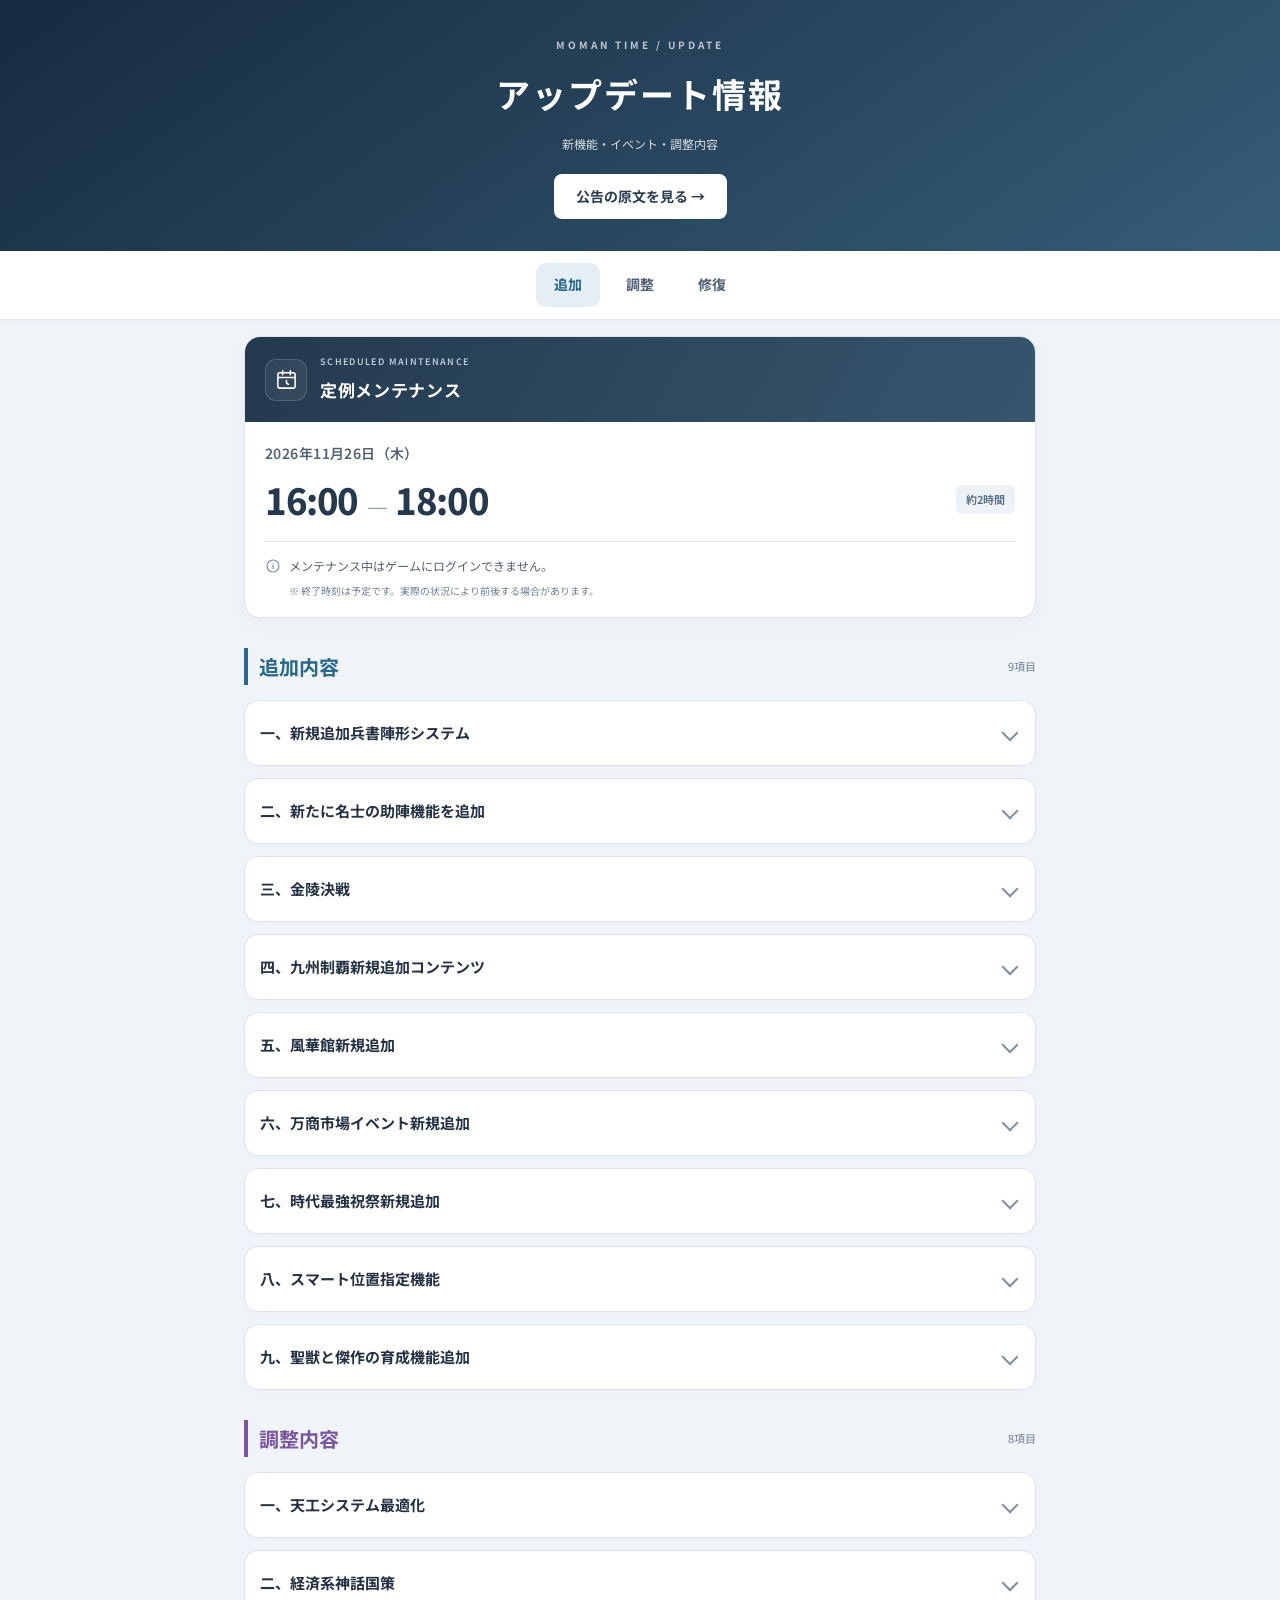
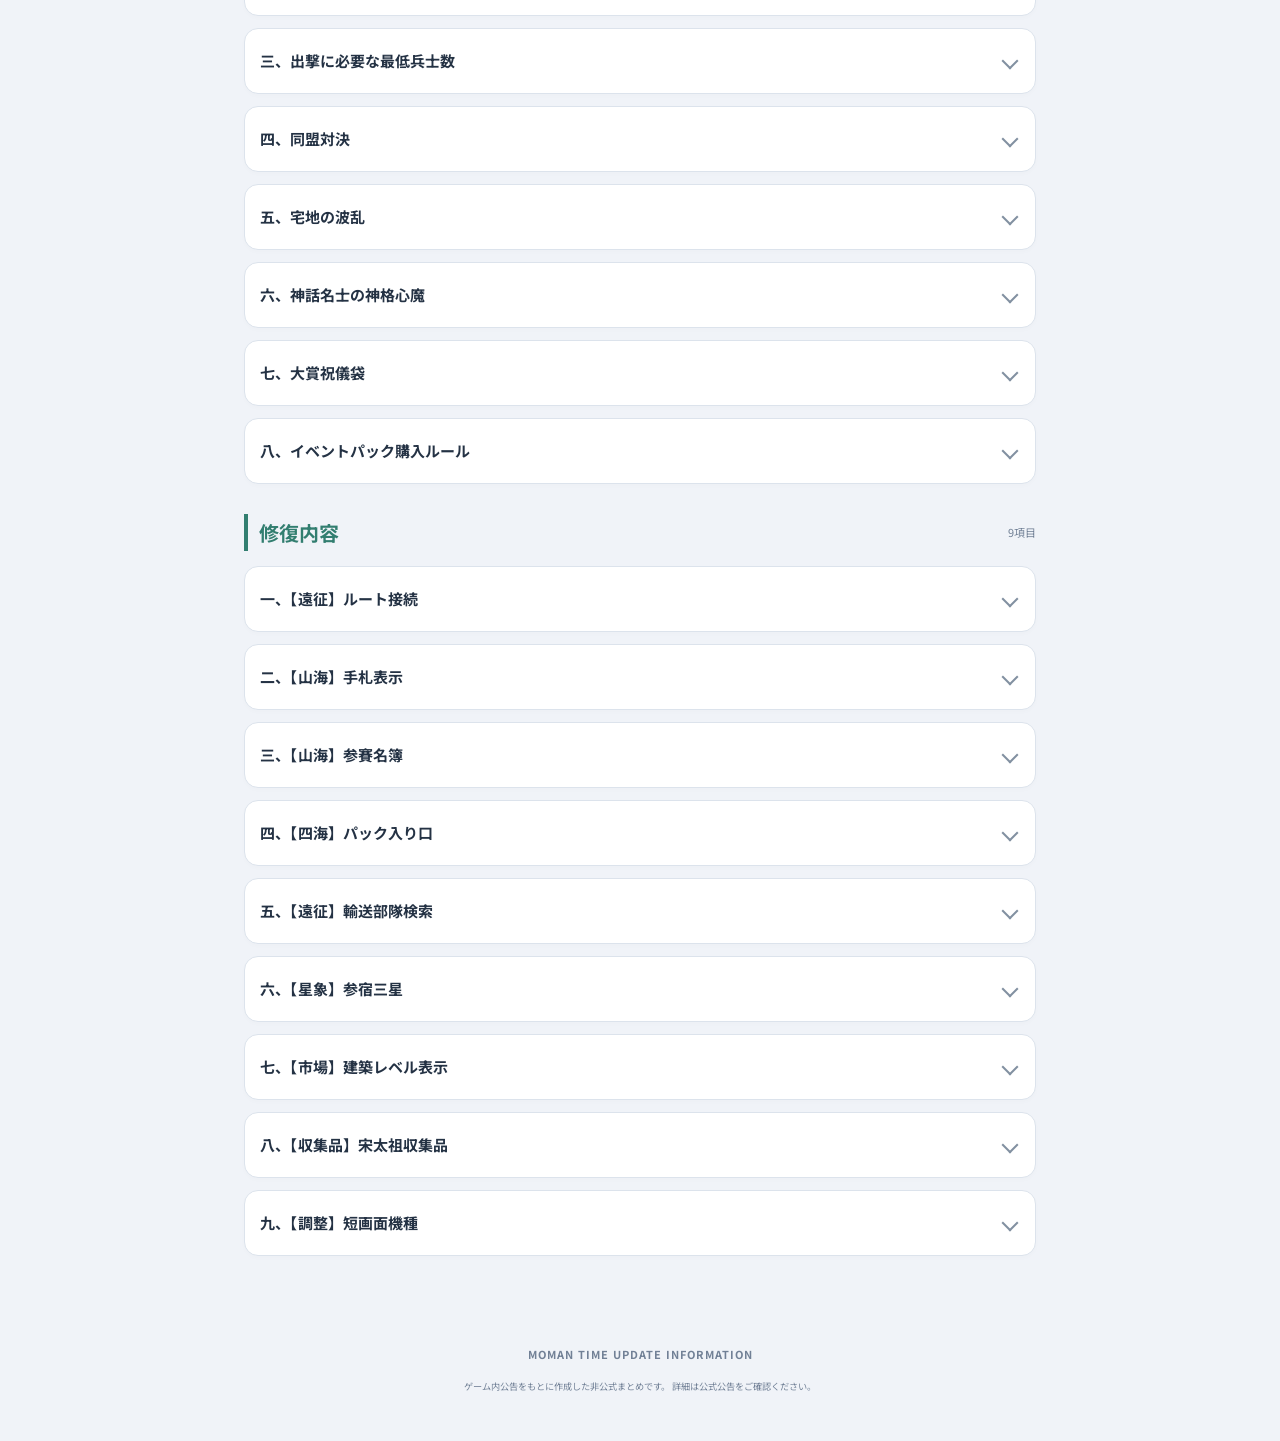
==== commit 3ee5fe54: "index.html の更新" ====
--- a/index.html
+++ b/index.html
@@ -1,3 +1,4 @@
+
 <!DOCTYPE html>
 <html lang="ja">
 <head>
@@ -15,6 +16,11 @@
   <div class="eyebrow">MOMAN TIME / UPDATE</div>
   <h1>アップデート情報</h1>
   <p>新機能・イベント・調整内容</p>
+
+  <!-- 原文ページへのリンク -->
+  <a href="original.html" class="original-link">
+    公告の原文を見る →
+  </a>
 </header>
 
 <nav class="navigation">
@@ -64,4 +70,4 @@
 </button>
 
 </body>
-</html>+</html>
--- a/style.css
+++ b/style.css
@@ -670,4 +670,23 @@
   * {
     transition: none !important;
   }
-}+}
+
+
+/* 原文ページへのリンク */
+.original-link {
+  display: inline-block;
+  margin-top: 18px;
+  padding: 10px 22px;
+  background: #ffffff;
+  color: #2c3e50;
+  border-radius: 8px;
+  text-decoration: none;
+  font-size: 14px;
+  font-weight: 700;
+  transition: opacity 0.2s;
+}
+
+.original-link:hover {
+  opacity: 0.85;
+}
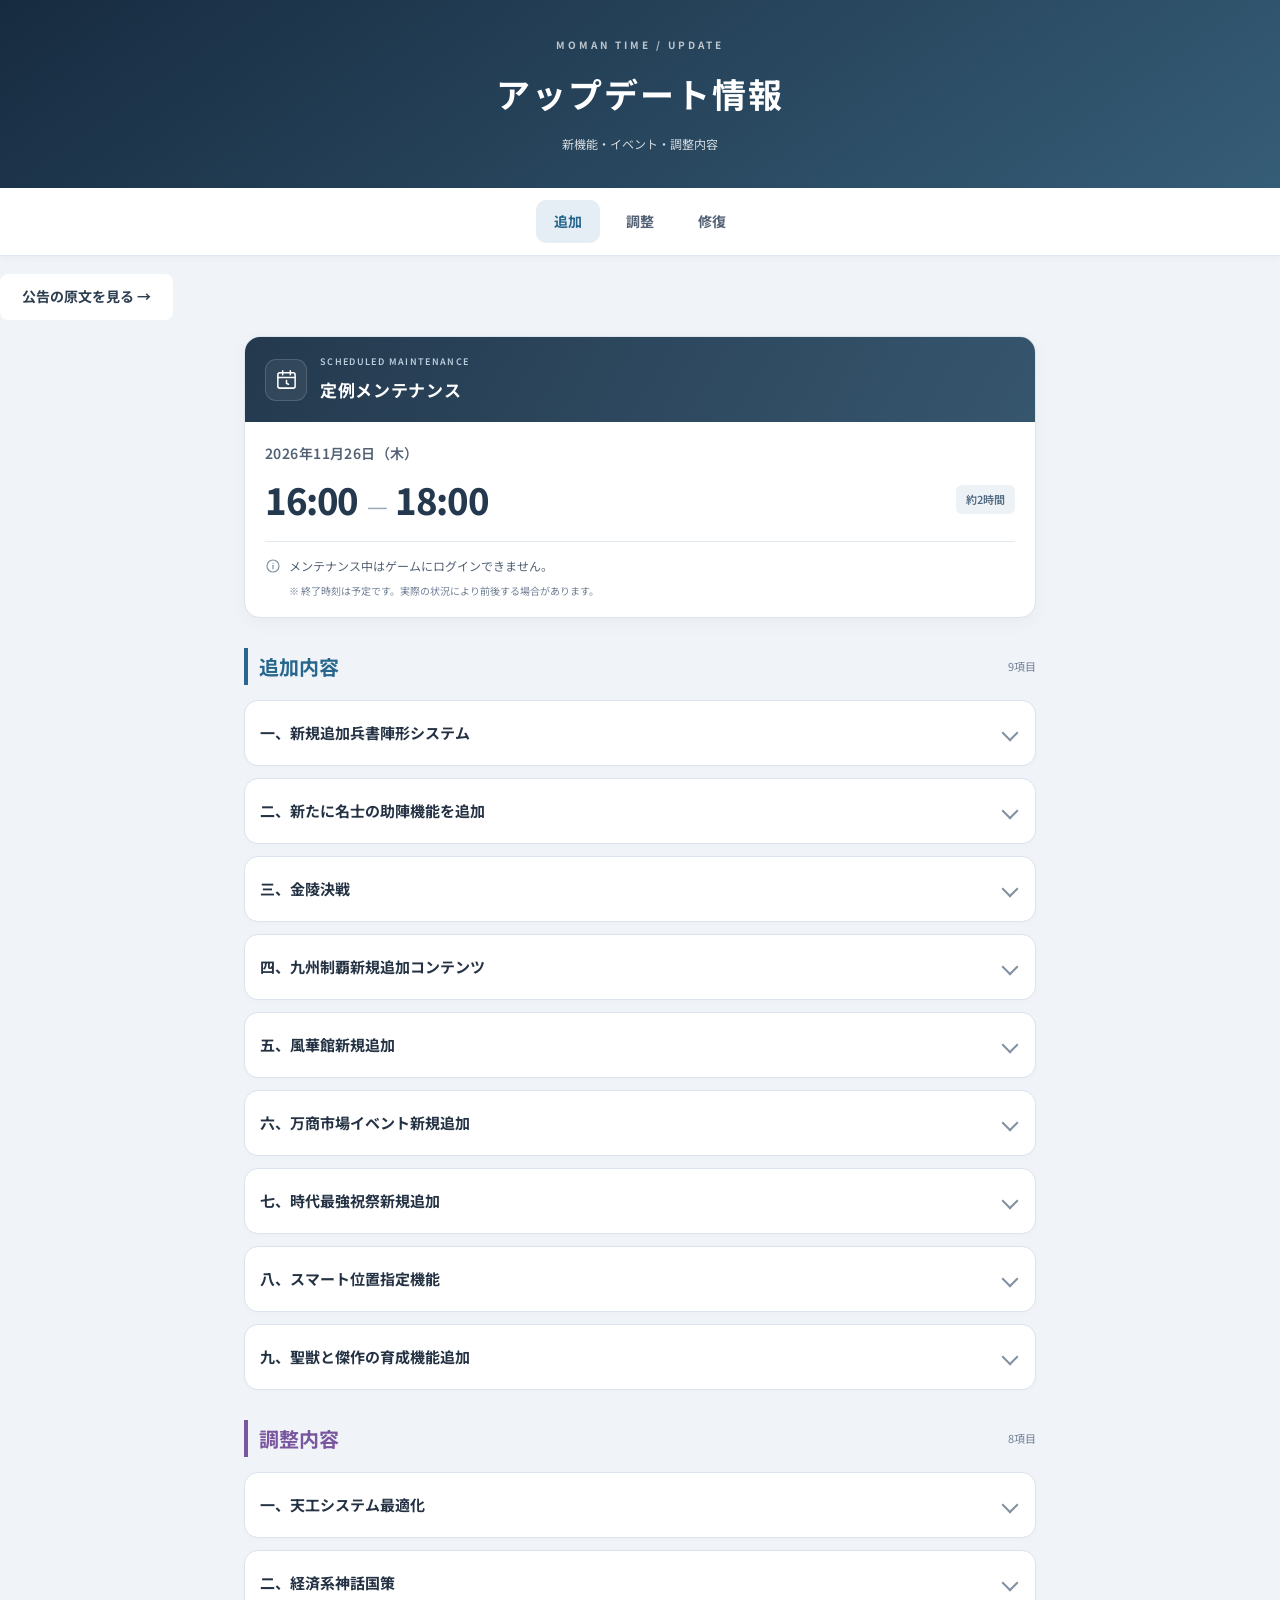
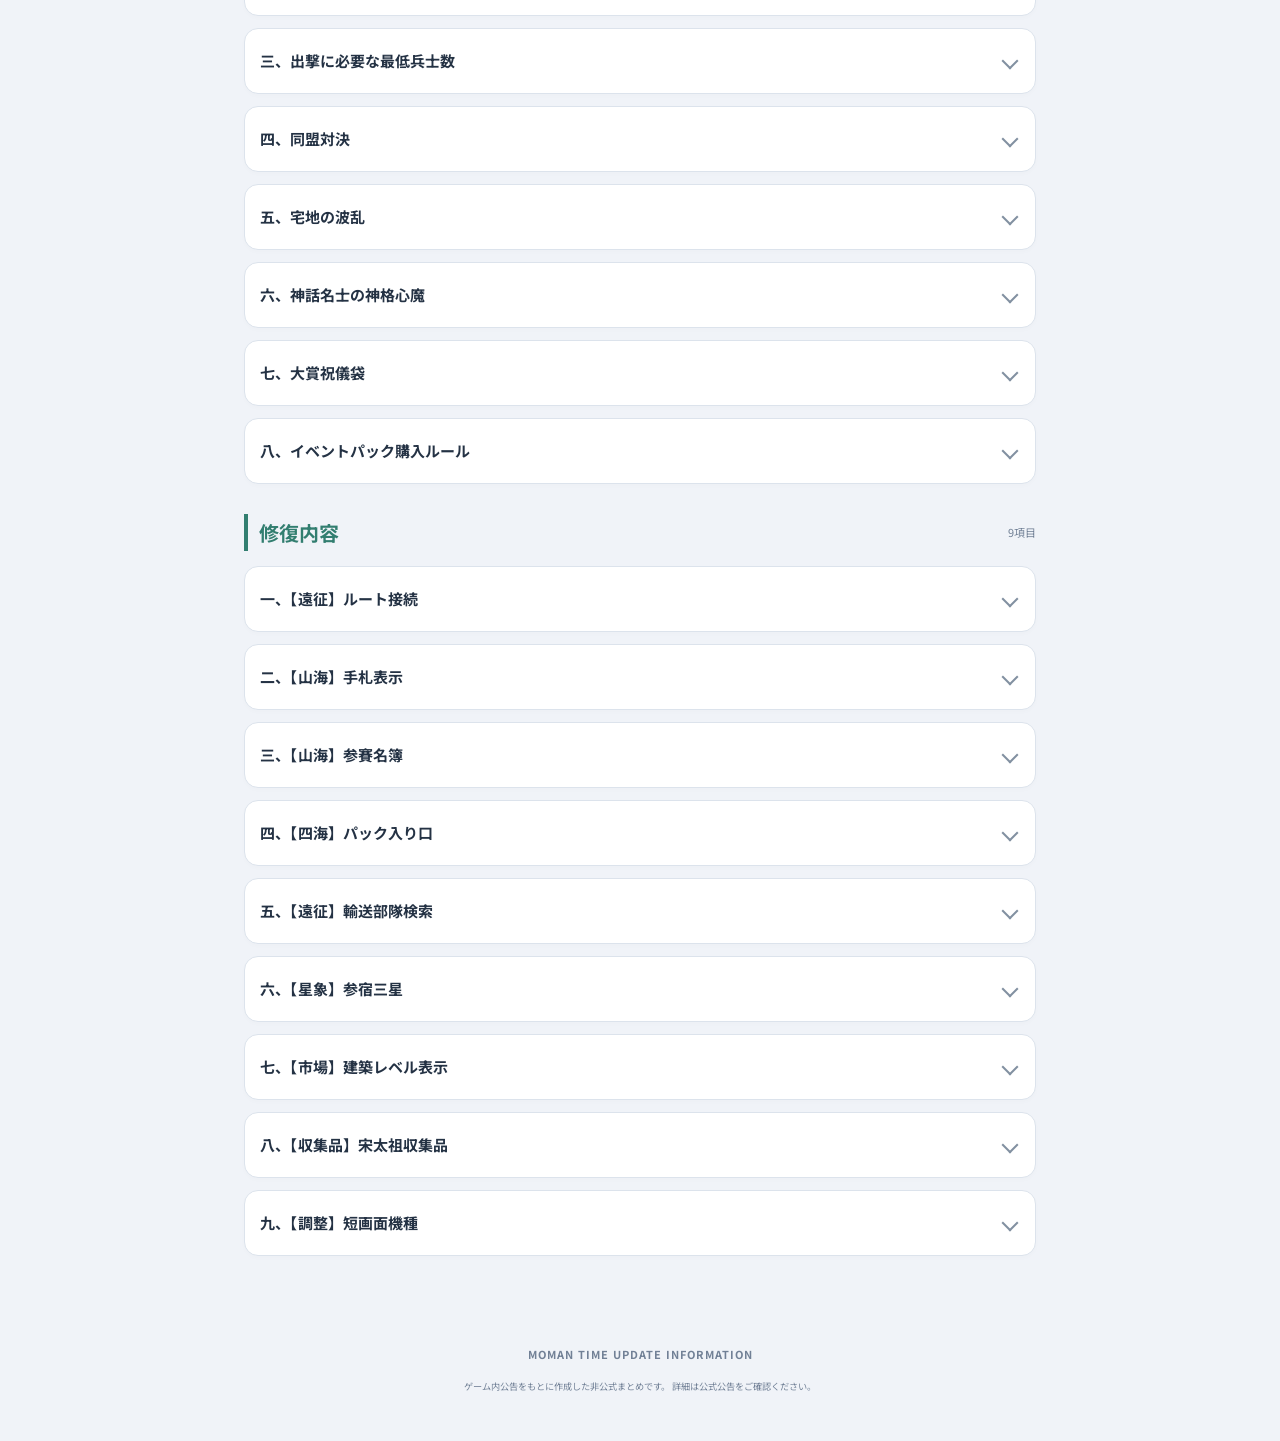
==== commit bdfbc1dd: "index.html の更新" ====
--- a/index.html
+++ b/index.html
@@ -16,11 +16,6 @@
   <div class="eyebrow">MOMAN TIME / UPDATE</div>
   <h1>アップデート情報</h1>
   <p>新機能・イベント・調整内容</p>
-
-  <!-- 原文ページへのリンク -->
-  <a href="original.html" class="original-link">
-    公告の原文を見る →
-  </a>
 </header>
 
 <nav class="navigation">
@@ -28,6 +23,13 @@
   <a href="#adjustments">調整</a>
   <a href="#fixes">修復</a>
 </nav>
+
+<!-- 原文ページへのリンク -->
+<div class="original-link-area">
+  <a href="original.html" class="original-link">
+    公告の原文を見る →
+  </a>
+</div>
 
 <main>
   <div id="maintenance"></div>
